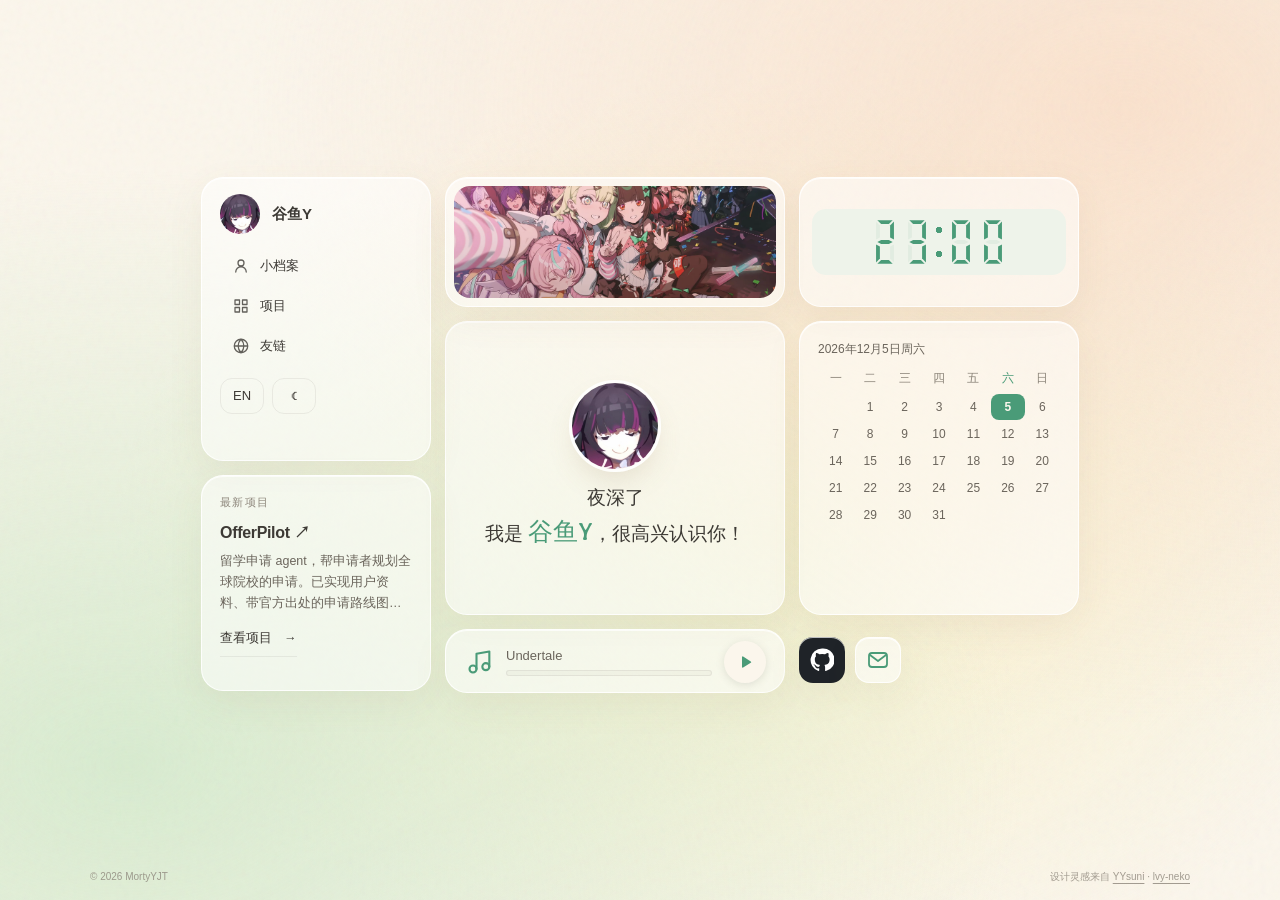
==== index.html @ 6476e917 "deploy: ac4590277de3776e9559122531e1351695d333ec" ====
<!DOCTYPE html><html lang="zh-CN" class="ppF7LG_variable Udz7cG_variable" data-theme="light" data-scroll-behavior="smooth"><head><meta charSet="utf-8"/><meta name="viewport" content="width=device-width, initial-scale=1"/><link rel="preload" href="/_next/static/media/232f6dbd5605abc2-s.p.00hl4060vf5wp.woff2" as="font" crossorigin="" type="font/woff2"/><link rel="preload" href="/_next/static/media/352704739d48caf4-s.p.3q05dvskj5spf.woff2" as="font" crossorigin="" type="font/woff2"/><link rel="preload" as="image" href="/avatar.jpg"/><link rel="preload" as="image" href="/pictures/featured.webp"/><link rel="stylesheet" href="/_next/static/chunks/0ceis1rl8r45s.css" data-precedence="next"/><link rel="preload" as="script" fetchPriority="low" href="/_next/static/chunks/1ckvzn7sfprko.js"/><script src="/_next/static/chunks/1-nqmp1rl8kqt.js" async=""></script><script src="/_next/static/chunks/0s7mvllxht1mo.js" async=""></script><script src="/_next/static/chunks/15x5xl34r5l9i.js" async=""></script><script src="/_next/static/chunks/turbopack-3-ry682tkyiqk.js" async=""></script><script src="/_next/static/chunks/10d9r602afjfu.js" async=""></script><script src="/_next/static/chunks/1tdfmhfvzbwmj.js" async=""></script><script src="/_next/static/chunks/1g3e85pu18vxe.js" async=""></script><title>谷鱼Y · MortyYJT</title><meta name="description" content="谷鱼Y / MortyYJT 的个人主页，记录项目实践与持续探索。"/><link rel="author" href="https://github.com/MortyYJT"/><meta name="author" content="MortyYJT"/><link rel="canonical" href="https://mortyyjt.github.io"/><meta property="og:title" content="谷鱼Y · MortyYJT"/><meta property="og:description" content="Projects, learning, and an ongoing exploration."/><meta property="og:url" content="https://mortyyjt.github.io"/><meta property="og:site_name" content="MortyYJT"/><meta property="og:type" content="website"/><meta name="twitter:card" content="summary"/><meta name="twitter:title" content="谷鱼Y · MortyYJT"/><meta name="twitter:description" content="Projects, learning, and an ongoing exploration."/><link rel="icon" href="/icon.svg?icon.0m6xfxtjwaonj.svg" sizes="any" type="image/svg+xml"/><meta name="next-size-adjust" content=""/><script>try{const p=JSON.parse(localStorage.getItem('guyuy:preferences:v1')||'null');document.documentElement.dataset.theme=p&&p.theme==='dark'?'dark':'light'}catch{document.documentElement.dataset.theme='light'}</script><script src="/_next/static/chunks/0cz1d0mv5g_q7.js" noModule=""></script></head><body><div hidden=""><!--$--><!--/$--></div><div class="shell shell-home"><a class="skip-link" href="#main">跳到内容</a><header class="header-wrap"><nav class="header-pill" aria-label="主导航"><a class="brand" aria-label="谷鱼Y 首页" href="/"><svg class="" viewBox="0 0 64 64" fill="none" aria-hidden="true"><path d="M32 58V31" stroke="currentColor" stroke-width="4" stroke-linecap="round"></path><path d="M31 35C31 20 21 11 6 11c0 15 10 24 25 24Z" fill="currentColor"></path><path d="M33 31c0-13 9-21 25-21 0 13-9 21-25 21Z" fill="currentColor" opacity="0.78"></path><path d="M12 16c7 3 12 8 16 15M52 15c-6 3-11 7-15 12" stroke="var(--mark-highlight)" stroke-width="2" stroke-linecap="round"></path></svg> <span>谷鱼Y</span></a><span class="nav-divider" aria-hidden="true"></span><a href="/profile">小档案</a><a href="/projects">项目</a><a href="/friends">友链</a><span class="nav-divider" aria-hidden="true"></span><button class="locale-button" aria-label="Switch to English">EN</button><button class="theme-button" aria-label="切换深色主题"><svg viewBox="0 0 24 24" aria-hidden="true"><path d="M20 15.5A8.5 8.5 0 0 1 8.5 4 8.5 8.5 0 1 0 20 15.5Z"></path></svg></button></nav></header><main id="main" class="content-column page-enter" tabindex="-1"><div class="bento"><section class="card card-hi " style="--order:2"><img alt="谷鱼Y 的头像" width="128" height="128" decoding="async" data-nimg="1" class="avatar" style="color:transparent" src="/avatar.jpg"/><h1 class="hi-title"><span class="hi-greeting">你好</span><span class="hi-line">我是<!-- --> <span class="hi-name">谷鱼Y</span>，很高兴认识你！</span></h1></section><section class="card card-nav " style="--order:0"><div class="nav-card-brand"><img alt="谷鱼Y 的头像" loading="lazy" width="40" height="40" decoding="async" data-nimg="1" class="avatar" style="color:transparent" src="/avatar.jpg"/><span>谷鱼Y</span></div><nav aria-label="主导航"><ul class="nav-card-links"><li><a href="/profile"><svg class="nav-icon" viewBox="0 0 24 24" aria-hidden="true"><path d="M12 12a4 4 0 1 0 0-8 4 4 0 0 0 0 8Zm-7 8a7 7 0 0 1 14 0"></path></svg>小档案</a></li><li><a href="/projects"><svg class="nav-icon" viewBox="0 0 24 24" aria-hidden="true"><path d="M4 4h6v6H4zM14 4h6v6h-6zM4 14h6v6H4zM14 14h6v6h-6z"></path></svg>项目</a></li><li><a href="/friends"><svg class="nav-icon" viewBox="0 0 24 24" aria-hidden="true"><path d="M12 21a9 9 0 1 0 0-18 9 9 0 0 0 0 18Zm-9-9h18M12 3c2.5 2.6 3.8 5.6 3.8 9S14.5 18.4 12 21c-2.5-2.6-3.8-5.6-3.8-9S9.5 5.6 12 3Z"></path></svg>友链</a></li></ul></nav><div class="nav-card-toggles"><button aria-label="Switch to English">EN</button><button aria-label="切换深色主题">☾</button></div></section><section class="card card-project " style="--order:5"><p class="card-eyebrow">最新项目</p><h2 class="card-title"><a href="https://github.com/MortyYJT/offerpilot" target="_blank" rel="noopener noreferrer">OfferPilot<!-- --> <span aria-hidden="true">↗</span></a></h2><p class="project-card-summary">留学申请 agent，帮申请者规划全球院校的申请。已实现用户资料、带官方出处的申请路线图与任务管理，以及申请材料库（上传、版本、归档）和逐条对应官方要求的材料审核记录。尚未接入模型，院校数据仍标为待核验。</p><a class="text-link" href="/projects">查看项目<!-- --> <span aria-hidden="true">→</span></a></section><section class="card card-music " style="--order:8"><div class="player-slot" data-player-slot="true"></div></section><section class="card card-art " style="--order:1"><a class="art-link" aria-label="画廊" href="/pictures"><img src="/pictures/featured.webp" alt="绝区零角色在演唱会上自拍的插画" width="1800" height="842"/></a></section><section class="card card-clock " style="--order:3" aria-label="当前时间"><time class="lcd"><svg class="lcd-digit" viewBox="0 0 20 36" aria-hidden="true"><polygon points="4,1 16,1 13,4 7,4" class="off"></polygon><polygon points="17,2 17,16 14,14.5 14,5" class="off"></polygon><polygon points="17,20 17,34 14,31 14,21.5" class="off"></polygon><polygon points="4,35 16,35 13,32 7,32" class="off"></polygon><polygon points="3,20 3,34 6,31 6,21.5" class="off"></polygon><polygon points="3,2 3,16 6,14.5 6,5" class="off"></polygon><polygon points="4,18 7,16.5 13,16.5 16,18 13,19.5 7,19.5" class="off"></polygon></svg><svg class="lcd-digit" viewBox="0 0 20 36" aria-hidden="true"><polygon points="4,1 16,1 13,4 7,4" class="off"></polygon><polygon points="17,2 17,16 14,14.5 14,5" class="off"></polygon><polygon points="17,20 17,34 14,31 14,21.5" class="off"></polygon><polygon points="4,35 16,35 13,32 7,32" class="off"></polygon><polygon points="3,20 3,34 6,31 6,21.5" class="off"></polygon><polygon points="3,2 3,16 6,14.5 6,5" class="off"></polygon><polygon points="4,18 7,16.5 13,16.5 16,18 13,19.5 7,19.5" class="off"></polygon></svg><span class="lcd-colon" aria-hidden="true"></span><svg class="lcd-digit" viewBox="0 0 20 36" aria-hidden="true"><polygon points="4,1 16,1 13,4 7,4" class="off"></polygon><polygon points="17,2 17,16 14,14.5 14,5" class="off"></polygon><polygon points="17,20 17,34 14,31 14,21.5" class="off"></polygon><polygon points="4,35 16,35 13,32 7,32" class="off"></polygon><polygon points="3,20 3,34 6,31 6,21.5" class="off"></polygon><polygon points="3,2 3,16 6,14.5 6,5" class="off"></polygon><polygon points="4,18 7,16.5 13,16.5 16,18 13,19.5 7,19.5" class="off"></polygon></svg><svg class="lcd-digit" viewBox="0 0 20 36" aria-hidden="true"><polygon points="4,1 16,1 13,4 7,4" class="off"></polygon><polygon points="17,2 17,16 14,14.5 14,5" class="off"></polygon><polygon points="17,20 17,34 14,31 14,21.5" class="off"></polygon><polygon points="4,35 16,35 13,32 7,32" class="off"></polygon><polygon points="3,20 3,34 6,31 6,21.5" class="off"></polygon><polygon points="3,2 3,16 6,14.5 6,5" class="off"></polygon><polygon points="4,18 7,16.5 13,16.5 16,18 13,19.5 7,19.5" class="off"></polygon></svg><span class="sr-only">--:--</span></time></section><section class="card card-calendar " style="--order:4" aria-label="日历"><p class="calendar-title">日历</p><table class="calendar-grid"><thead><tr><th scope="col">一</th><th scope="col">二</th><th scope="col">三</th><th scope="col">四</th><th scope="col">五</th><th scope="col">六</th><th scope="col">日</th></tr></thead></table></section><div class="card-social" style="--order:9"><a class="social-icon social-github" href="https://github.com/MortyYJT" target="_blank" rel="noopener noreferrer" aria-label="在 GitHub 找到我"><svg viewBox="0 0 24 24" aria-hidden="true"><path d="M12 .5a11.5 11.5 0 0 0-3.6 22.4c.6.1.8-.3.8-.6v-2c-3.2.7-3.9-1.5-3.9-1.5-.5-1.3-1.3-1.7-1.3-1.7-1-.7.1-.7.1-.7 1.2.1 1.8 1.2 1.8 1.2 1 1.8 2.8 1.3 3.5 1 .1-.8.4-1.3.7-1.6-2.6-.3-5.3-1.3-5.3-5.7 0-1.3.5-2.3 1.2-3.1-.1-.3-.5-1.5.1-3.1 0 0 1-.3 3.2 1.2a11 11 0 0 1 5.8 0c2.2-1.5 3.2-1.2 3.2-1.2.6 1.6.2 2.8.1 3.1.7.8 1.2 1.9 1.2 3.1 0 4.4-2.7 5.4-5.3 5.7.4.4.8 1.1.8 2.2v3.3c0 .3.2.7.8.6A11.5 11.5 0 0 0 12 .5Z"></path></svg></a><button type="button" class="social-icon social-email" aria-label="复制我的邮箱地址"><svg viewBox="0 0 24 24" aria-hidden="true"><rect x="3" y="5" width="18" height="14" rx="3"></rect><path d="m4 7 8 6 8-6"></path></svg></button><p class="toast" role="status" aria-live="polite"></p></div></div></main><footer class="site-footer content-column"><span>© <!-- -->2026<!-- --> MortyYJT</span><span>设计灵感来自<!-- --> <a href="https://github.com/YYsuni/2025-blog-public" target="_blank" rel="noopener noreferrer">YYsuni</a> <!-- -->·<!-- --> <a href="https://lvyovo-wiki.tech/" target="_blank" rel="noopener noreferrer">lvy-neko</a></span></footer></div><!--$--><!--/$--><script id="_R_">(globalThis["TURBOPACK"] || (globalThis["TURBOPACK"] = [])).push({"otherChunks":["static/chunks/1ckvzn7sfprko.js","static/chunks/1-nqmp1rl8kqt.js","static/chunks/0s7mvllxht1mo.js","static/chunks/15x5xl34r5l9i.js"],"runtimeModuleIds":[94553]});</script><script src="/_next/static/chunks/1ckvzn7sfprko.js" async=""></script><script>(self.__next_f=self.__next_f||[]).push([0])</script><script>self.__next_f.push([1,"1:\"$Sreact.fragment\"\n2:\"/_next/static/chunks/10d9r602afjfu.js\"\n3:\"PreferencesProvider\"\n4:I[55937,[\"$2\"],\"$3\"]\n5:I[39756,[\"$2\"],\"default\"]\n6:I[37457,[\"$2\"],\"default\"]\n7:\"/_next/static/chunks/1tdfmhfvzbwmj.js\"\n8:I[29306,[\"$2\",\"$7\"],\"default\"]\n9:\"PersistentPlayer\"\na:I[69697,[\"$2\"],\"$9\"]\nb:I[19167,[\"$2\"],\"HelloIntro\"]\nd:\"/_next/static/chunks/1g3e85pu18vxe.js\"\ne:I[7801,[\"$2\",\"$d\"],\"SiteShell\"]\nf:I[61046,[\"$2\",\"$d\"],\"HiCard\"]\n10:I[49906,[\"$2\",\"$d\"],\"NavCard\"]\n11:I[51109,[\"$2\",\"$d\"],\"ProjectCard\"]\n12:I[24898,[\"$2\",\"$d\"],\"ArtCard\"]\n13:I[86044,[\"$2\",\"$d\"],\"ClockCard\"]\n14:I[82307,[\"$2\",\"$d\"],\"CalendarCard\"]\n15:I[54356,[\"$2\",\"$d\"],\"SocialCard\"]\n16:I[97367,[\"$2\"],\"OutletBoundary\"]\n17:\"$Sreact.suspense\"\n19:\"ViewportBoundary\"\n1a:I[97367,[\"$2\"],\"$19\"]\n1c:\"MetadataBoundary\"\n1d:I[97367,[\"$2\"],\"$1c\"]\n1f:I[68027,[\"$2\"],\"default\",1]\n:HL[\"/_next/static/chunks/0ceis1rl8r45s.css\",\"style\"]\n:HL[\"/_next/static/media/232f6dbd5605abc2-s.p.00hl4060vf5wp.woff2\",\"font\",{\"crossOrigin\":\"\",\"type\":\"font/woff2\"}]\n:HL[\"/_next/static/media/352704739d48caf4-s.p.3q05dvskj5spf.woff2\",\"font\",{\"crossOrigin\":\"\",\"type\":\"font/woff2\"}]\nc:[[\"children\",{\"s\":\"__PAGE__\",\"h\":512,\"d\":{\"r\":[\"$\",\"$1\",\"c\",{\"children\":[[\"$\",\"$Le\",null,{\"home\":true,\"children\":[\"$\",\"div\",null,{\"className\":\"bento\",\"children\":[[\"$\",\"$Lf\",null,{}],[\"$\",\"$L10\",null,{}],[\"$\",\"$L11\",null,{}],[\"$\",\"section\",null,{\"className\":\"card card-music \",\"style\":{\"--order\":8},\"aria-label\":\"$undefined\",\"children\":[\"$\",\"div\",null,{\"className\":\"player-slot\",\"data-player-slot\":true}]}],[\"$\",\"$L12\",null,{}],[\"$\",\"$L13\",null,{}],[\"$\",\"$L14\",null,{}],[\"$\",\"$L15\",null,{}]]}]}],[[\"$\",\"script\",\"script-0\",{\"src\":\"/_next/static/chunks/1g3e85pu18vxe.js\",\"async\":true,\"nonce\":\"$undefined\"}]],[\"$\",\"$L16\",null,{\"children\":[\"$\",\"$17\",null,{\"name\":\"Next.MetadataOutlet\",\"children\":\"$@18\"}]}]]}],\"p\":false,\"v\":null}}]]\n0:{\"P\":null,\"c\":[\"\",\"\"],\"q\":\"\",\"i\":false,\"t\":{\"t\":{\"s\":\"\",\"h\":528,\"d\":{\"r\":[\"$\",\"$1\",\"c\",{\"children\":[[[\"$\",\"link\",\"0\",{\"rel\":\"stylesheet\",\"href\":\"/_next/static/chunks/0ceis1rl8r45s.css\",\"precedence\":\"next\",\"crossOrigin\":\"$undefined\",\"nonce\":\"$undefined\"}],[\"$\",\"script\",\"script-0\",{\"src\":\"/_next/static/chunks/10d9r602afjfu.js\",\"async\":true,\"nonce\":\"$undefined\"}]],[\"$\",\"html\",null,{\"lang\":\"zh-CN\",\"className\":\"ppF7LG_variable Udz7cG_variable\",\"data-theme\":\"light\",\"data-scroll-behavior\":\"smooth\",\"suppressHydrationWarning\":true,\"children\":[[\"$\",\"head\",null,{\"children\":[\"$\",\"script\",null,{\"dangerouslySetInnerHTML\":{\"__html\":\"try{const p=JSON.parse(localStorage.getItem('guyuy:preferences:v1')||'null');document.documentElement.dataset.theme=p\u0026\u0026p.theme==='dark'?'dark':'light'}catch{document.documentElement.dataset.theme='light'}\"}}]}],[\"$\",\"body\",null,{\"children\":[\"$\",\"$L4\",null,{\"children\":[[\"$\",\"$L5\",null,{\"parallelRouterKey\":\"children\",\"error\":\"$undefined\",\"errorStyles\":\"$undefined\",\"errorScripts\":\"$undefined\",\"template\":[\"$\",\"$L6\",null,{}],\"templateStyles\":\"$undefined\",\"templateScripts\":\"$undefined\",\"notFound\":[[\"$\",\"$L8\",null,{}],[]],\"forbidden\":\"$undefined\",\"unauthorized\":\"$undefined\"}],[\"$\",\"$La\",null,{}],[\"$\",\"$Lb\",null,{}]]}]}]]}]]}],\"p\":false,\"v\":null},\"c\":\"$Qc\"},\"h\":{\"r\":[\"$\",\"$1\",\"h\",{\"children\":[null,[\"$\",\"$L1a\",null,{\"children\":\"$L1b\"}],[\"$\",\"$L1d\",null,{\"children\":[[\"$\",\"div\",null,{\"hidden\":true,\"children\":[\"$\",\"$17\",null,{\"name\":\"Next.Metadata\",\"children\":\"$L1e\"}]}],null]}],[\"$\",\"meta\",null,{\"name\":\"next-size-adjust\",\"content\":\"\"}]]}],\"p\":false,\"v\":null}},\"m\":\"$undefined\",\"G\":[\"$1f\",[[\"$\",\"link\",\"0\",{\"rel\":\"stylesheet\",\"href\":\"/_next/static/chunks/0ceis1rl8r45s.css\",\"precedence\":\"next\",\"crossOrigin\":\"$undefined\",\"nonce\":\"$undefined\"}]]],\"S\":true,\"r\":\"$undefined\",\"s\":\"$undefined\",\"a\":\"$undefined\",\"l\":\"$undefined\",\"p\":\"$undefined\",\"d\":\"$undefined\",\"b\":\"RLgoOBCNRIXYW9DpGD2LD\"}\n1b:[[\"$\",\"meta\",\"0\",{\"charSet\":\"utf-8\"}],[\"$\",\"meta\",\"1\",{\"name\":\"viewport\",\"content\":\"width=device-width, initial-scale=1\"}]]\n20:I[27201,[\"$2\"],\"IconMark\"]\n18:null\n1e:[[\"$\",\"title\",\"0\",{\"children\":\"谷鱼Y · MortyYJT\"}],[\"$\",\"meta\",\"1\",{\"name\":\"description\",\"content\":\"谷鱼Y / MortyYJT 的个人主页，记录项目实践与持续探索。\"}],[\"$\",\"link\",\"2\",{\"rel\":\"author\",\"href\":\"https://github.com/MortyYJT\"}],[\"$\",\"meta\",\"3\",{\"name\":\"author\",\"content\":\"MortyYJT\"}],[\"$\",\"link\",\"4\",{\"rel\":\"canonical\",\"href\":\"https://mortyyjt.github.io\"}],[\"$\",\"meta\",\"5\",{\"property\":\"og:title\",\"content\":\"谷鱼Y · MortyYJT\"}],[\"$\",\"meta\",\"6\",{\"property\":\"og:description\",\"content\":\"Projects, learning, and an ongoing exploration.\"}],[\"$\",\"meta\",\"7\",{\"property\":\"og:url\",\"content\":\"https://mortyyjt.github.io\"}],[\"$\",\"meta\",\"8\",{\"property\":\"og:site_name\",\"content\":\"MortyYJT\"}],[\"$\",\"meta\",\"9\",{\"property\":\"og:type\",\"content\":\"website\"}],[\"$\",\"meta\",\"10\",{\"name\":\"twitter:card\",\"content\":\"summary\"}],[\"$\",\"meta\",\"11\",{\"name\":\"twitter:title\",\"content\":\"谷鱼Y · MortyYJT\"}],[\"$\",\"meta\",\"12\",{\"name\":\"twitter:description\",\"content\":\"Projects, learning, and an ongoing exploration.\"}],[\"$\",\"link\",\"13\",{\"rel\":\"icon\",\"href\":\"/icon.svg?icon.0m6xfxtjwaonj.svg\",\"sizes\":\"any\",\"type\":\"image/svg+xml\"}],[\"$\",\"$L20\",\"14\",{}]]\n"])</script></body></html>
---- _next/static/chunks/0ceis1rl8r45s.css ----
@font-face{font-family:Averia Gruesa Libre;font-style:normal;font-weight:400;font-display:swap;src:url(../media/5220a77ce90b79a0-s.3v_wvcyz45zwm.woff2)format("woff2");unicode-range:U+100-2BA,U+2BD-2C5,U+2C7-2CC,U+2CE-2D7,U+2DD-2FF,U+304,U+308,U+329,U+1D00-1DBF,U+1E00-1E9F,U+1EF2-1EFF,U+2020,U+20A0-20AB,U+20AD-20C4,U+2113,U+2C60-2C7F,U+A720-A7FF}@font-face{font-family:Averia Gruesa Libre;font-style:normal;font-weight:400;font-display:swap;src:url(../media/232f6dbd5605abc2-s.p.00hl4060vf5wp.woff2)format("woff2");unicode-range:U+??,U+131,U+152-153,U+2BB-2BC,U+2C6,U+2DA,U+2DC,U+304,U+308,U+329,U+2000-206F,U+20AC,U+2122,U+2191,U+2193,U+2212,U+2215,U+FEFF,U+FFFD}@font-face{font-family:Averia Gruesa Libre Fallback;src:local(Arial);ascent-override:95.31%;descent-override:24.02%;line-gap-override:0.0%;size-adjust:100.0%}.ppF7LG_className{font-family:Averia Gruesa Libre,Averia Gruesa Libre Fallback;font-style:normal;font-weight:400}.ppF7LG_variable{--font-display:"Averia Gruesa Libre", "Averia Gruesa Libre Fallback"}
@font-face{font-family:Dancing Script;font-style:normal;font-weight:600;font-display:swap;src:url(../media/e1cae98e385af9b1-s.01zfytejcc7g-.woff2)format("woff2");unicode-range:U+102-103,U+110-111,U+128-129,U+168-169,U+1A0-1A1,U+1AF-1B0,U+300-301,U+303-304,U+308-309,U+323,U+329,U+1EA0-1EF9,U+20AB}@font-face{font-family:Dancing Script;font-style:normal;font-weight:600;font-display:swap;src:url(../media/214caea8c64fbc1f-s.2ro0jw3l5-zyd.woff2)format("woff2");unicode-range:U+100-2BA,U+2BD-2C5,U+2C7-2CC,U+2CE-2D7,U+2DD-2FF,U+304,U+308,U+329,U+1D00-1DBF,U+1E00-1E9F,U+1EF2-1EFF,U+2020,U+20A0-20AB,U+20AD-20C4,U+2113,U+2C60-2C7F,U+A720-A7FF}@font-face{font-family:Dancing Script;font-style:normal;font-weight:600;font-display:swap;src:url(../media/352704739d48caf4-s.p.3q05dvskj5spf.woff2)format("woff2");unicode-range:U+??,U+131,U+152-153,U+2BB-2BC,U+2C6,U+2DA,U+2DC,U+304,U+308,U+329,U+2000-206F,U+20AC,U+2122,U+2191,U+2193,U+2212,U+2215,U+FEFF,U+FFFD}@font-face{font-family:Dancing Script Fallback;src:local(Arial);ascent-override:112.99%;descent-override:34.39%;line-gap-override:0.0%;size-adjust:81.43%}.Udz7cG_className{font-family:Dancing Script,Dancing Script Fallback;font-style:normal;font-weight:600}.Udz7cG_variable{--font-script:"Dancing Script", "Dancing Script Fallback"}
@layer properties{@supports (((-webkit-hyphens:none)) and (not (margin-trim:inline))) or ((-moz-orient:inline) and (not (color:rgb(from red r g b)))){*,:before,:after,::backdrop{--tw-rotate-x:initial;--tw-rotate-y:initial;--tw-rotate-z:initial;--tw-skew-x:initial;--tw-skew-y:initial;--tw-outline-style:solid;--tw-blur:initial;--tw-brightness:initial;--tw-contrast:initial;--tw-grayscale:initial;--tw-hue-rotate:initial;--tw-invert:initial;--tw-opacity:initial;--tw-saturate:initial;--tw-sepia:initial;--tw-drop-shadow:initial;--tw-drop-shadow-color:initial;--tw-drop-shadow-alpha:100%;--tw-drop-shadow-size:initial;--tw-backdrop-blur:initial;--tw-backdrop-brightness:initial;--tw-backdrop-contrast:initial;--tw-backdrop-grayscale:initial;--tw-backdrop-hue-rotate:initial;--tw-backdrop-invert:initial;--tw-backdrop-opacity:initial;--tw-backdrop-saturate:initial;--tw-backdrop-sepia:initial}}}@layer theme{:root,:host{--font-sans:-apple-system, BlinkMacSystemFont, "Segoe UI", Roboto, "Helvetica Neue", "Noto Sans", Arial, sans-serif, "Apple Color Emoji", "Segoe UI Emoji", "Segoe UI Symbol", "Noto Color Emoji";--font-mono:ui-monospace, SFMono-Regular, Menlo, Monaco, Consolas, "Liberation Mono", "Courier New", monospace;--default-font-family:var(--font-sans);--default-mono-font-family:var(--font-mono)}}@layer base{*,:after,:before,::backdrop{box-sizing:border-box;border:0 solid;margin:0;padding:0}::file-selector-button{box-sizing:border-box;border:0 solid;margin:0;padding:0}html,:host{-webkit-text-size-adjust:100%;tab-size:4;line-height:1.5;font-family:var(--default-font-family,-apple-system, BlinkMacSystemFont, "Segoe UI", Roboto, "Helvetica Neue", "Noto Sans", Arial, sans-serif, "Apple Color Emoji", "Segoe UI Emoji", "Segoe UI Symbol", "Noto Color Emoji");font-feature-settings:var(--default-font-feature-settings,normal);font-variation-settings:var(--default-font-variation-settings,normal);-webkit-tap-highlight-color:transparent}hr{height:0;color:inherit;border-top-width:1px}abbr:where([title]){-webkit-text-decoration:underline dotted;text-decoration:underline dotted}h1,h2,h3,h4,h5,h6{font-size:inherit;font-weight:inherit}a{color:inherit;-webkit-text-decoration:inherit;-webkit-text-decoration:inherit;-webkit-text-decoration:inherit;-webkit-text-decoration:inherit;text-decoration:inherit}b,strong{font-weight:bolder}code,kbd,samp,pre{font-family:var(--default-mono-font-family,ui-monospace, SFMono-Regular, Menlo, Monaco, Consolas, "Liberation Mono", "Courier New", monospace);font-feature-settings:var(--default-mono-font-feature-settings,normal);font-variation-settings:var(--default-mono-font-variation-settings,normal);font-size:1em}small{font-size:80%}sub,sup{vertical-align:baseline;font-size:75%;line-height:0;position:relative}sub{bottom:-.25em}sup{top:-.5em}table{text-indent:0;border-color:inherit;border-collapse:collapse}:-moz-focusring:where(:not(iframe)){outline:auto}progress{vertical-align:baseline}summary{display:list-item}ol,ul,menu{list-style:none}img,svg,video,canvas,audio,iframe,embed,object{vertical-align:middle;display:block}img,video{max-width:100%;height:auto}button,input,select,optgroup,textarea{font:inherit;font-feature-settings:inherit;font-variation-settings:inherit;letter-spacing:inherit;color:inherit;opacity:1;background-color:#0000;border-radius:0}::file-selector-button{font:inherit;font-feature-settings:inherit;font-variation-settings:inherit;letter-spacing:inherit;color:inherit;opacity:1;background-color:#0000;border-radius:0}:where(select:is([multiple],[size])) optgroup{font-weight:bolder}:where(select:is([multiple],[size])) optgroup option{padding-inline-start:20px}::file-selector-button{margin-inline-end:4px}::placeholder{opacity:1}@supports (not ((-webkit-appearance:-apple-pay-button))) or (contain-intrinsic-size:1px){::placeholder{color:currentColor}@supports (color:color-mix(in lab, red, red)){::placeholder{color:color-mix(in oklab, currentcolor 50%, transparent)}}}textarea{resize:vertical}::-webkit-search-decoration{-webkit-appearance:none}::-webkit-date-and-time-value{min-height:1lh;text-align:inherit}::-webkit-datetime-edit{display:inline-flex}::-webkit-datetime-edit-fields-wrapper{padding:0}::-webkit-datetime-edit{padding-block:0}::-webkit-datetime-edit-year-field{padding-block:0}::-webkit-datetime-edit-month-field{padding-block:0}::-webkit-datetime-edit-day-field{padding-block:0}::-webkit-datetime-edit-hour-field{padding-block:0}::-webkit-datetime-edit-minute-field{padding-block:0}::-webkit-datetime-edit-second-field{padding-block:0}::-webkit-datetime-edit-millisecond-field{padding-block:0}::-webkit-datetime-edit-meridiem-field{padding-block:0}::-webkit-calendar-picker-indicator{line-height:1}:-moz-ui-invalid{box-shadow:none}button,input:where([type=button],[type=reset],[type=submit]){appearance:button}::file-selector-button{appearance:button}::-webkit-inner-spin-button{height:auto}::-webkit-outer-spin-button{height:auto}[hidden]:where(:not([hidden=until-found])){display:none!important}}@layer components;@layer utilities{.visible{visibility:visible}.sr-only{clip-path:inset(50%);white-space:nowrap;border-width:0;width:1px;height:1px;margin:-1px;padding:0;position:absolute;overflow:hidden}.absolute{position:absolute}.fixed{position:fixed}.static{position:static}.block{display:block}.contents{display:contents}.grid{display:grid}.hidden{display:none}.inline{display:inline}.transform{transform:var(--tw-rotate-x,) var(--tw-rotate-y,) var(--tw-rotate-z,) var(--tw-skew-x,) var(--tw-skew-y,)}.resize{resize:both}.outline{outline-style:var(--tw-outline-style);outline-width:1px}.blur{--tw-blur:blur(8px);filter:var(--tw-blur,) var(--tw-brightness,) var(--tw-contrast,) var(--tw-grayscale,) var(--tw-hue-rotate,) var(--tw-invert,) var(--tw-saturate,) var(--tw-sepia,) var(--tw-drop-shadow,)}.backdrop-filter{-webkit-backdrop-filter:var(--tw-backdrop-blur,) var(--tw-backdrop-brightness,) var(--tw-backdrop-contrast,) var(--tw-backdrop-grayscale,) var(--tw-backdrop-hue-rotate,) var(--tw-backdrop-invert,) var(--tw-backdrop-opacity,) var(--tw-backdrop-saturate,) var(--tw-backdrop-sepia,);backdrop-filter:var(--tw-backdrop-blur,) var(--tw-backdrop-brightness,) var(--tw-backdrop-contrast,) var(--tw-backdrop-grayscale,) var(--tw-backdrop-hue-rotate,) var(--tw-backdrop-invert,) var(--tw-backdrop-opacity,) var(--tw-backdrop-saturate,) var(--tw-backdrop-sepia,)}}:root{--canvas:#fbf6ec;--ink:#3d3a35;--muted:#6b655c;--subtle:#8c857a;--accent:#4a9b78;--line:#3d3a3514;--pill:#fffdf8e6;--hover:#4a9b7812;--active:#dcefe3;--mark-highlight:#f4fbf6;--tag:#3d3a3508;--glass:#ffffff8c;--glass-border:#ffffffd9;--glass-shadow:inset 0 1px 0 #ffffffb3, 0 12px 36px #8a6d4a14;--lcd-bg:#eef3ea;--lcd-off:#4a9b7814;--blob-a:#cfe8c8cc;--blob-b:#f9d9c0b3;--blob-c:#f6efbfb3;--lightningcss-light:initial;--lightningcss-dark: ;color-scheme:light}:root[data-theme=dark]{--canvas:#101211;--ink:#e6efea;--muted:#b0c3bb;--subtle:#7f9a90;--accent:#8fd3b0;--line:#ffffff12;--pill:#161918cc;--hover:#ffffff0d;--active:#1d3a32;--mark-highlight:#101211;--tag:#ffffff08;--glass:#ffffff08;--glass-border:#ffffff14;--glass-shadow:inset 0 1px 0 #ffffff12, 0 18px 44px #00000059;--lcd-bg:#091110;--lcd-off:#8fd3b012;--blob-a:transparent;--blob-b:transparent;--blob-c:transparent;--lightningcss-light: ;--lightningcss-dark:initial;color-scheme:dark}*{box-sizing:border-box}html{scroll-behavior:smooth;scroll-padding-top:112px}body{background:var(--canvas);color:var(--ink);-webkit-font-smoothing:antialiased;margin:0;font-family:-apple-system,BlinkMacSystemFont,Segoe UI,PingFang SC,Microsoft YaHei,sans-serif;font-size:16px;line-height:1.85}body:before{content:"";z-index:-2;background:radial-gradient(ellipse at 10% 85%, var(--blob-a), transparent 55%), radial-gradient(ellipse at 88% 12%, var(--blob-b), transparent 55%), radial-gradient(ellipse at 60% 60%, var(--blob-c), transparent 60%);pointer-events:none;position:fixed;inset:0}body:after{content:"";z-index:-1;opacity:.045;pointer-events:none;background-image:url("data:image/svg+xml,%3Csvg viewBox='0 0 180 180' xmlns='http://www.w3.org/2000/svg'%3E%3Cfilter id='n'%3E%3CfeTurbulence type='fractalNoise' baseFrequency='.8' numOctaves='3' stitchTiles='stitch'/%3E%3C/filter%3E%3Cpath fill='%23fff' filter='url(%23n)' opacity='.9' d='M0 0h180v180H0z'/%3E%3C/svg%3E");position:fixed;inset:0}:root[data-theme=dark] body:after{display:none}a{color:inherit;text-decoration:none;transition:color .18s,background .18s}a:hover{color:var(--accent)}button{font:inherit;color:inherit;cursor:pointer;background:0 0;border:0}a:focus-visible,button:focus-visible{outline:2px solid var(--accent);outline-offset:5px;border-radius:5px}main:focus{outline:none}::selection{background:var(--active);color:var(--ink)}.content-column{width:min(720px,100% - 40px);margin-inline:auto}.header-wrap{z-index:20;pointer-events:none;top:22px;justify-content:center;display:flex;position:fixed;inset-inline:16px}.header-pill{border:1px solid var(--line);background:var(--pill);-webkit-backdrop-filter:blur(24px);backdrop-filter:blur(24px);pointer-events:auto;white-space:nowrap;border-radius:99px;align-items:center;gap:6px;max-width:100%;padding:8px 12px;display:flex;box-shadow:0 4px 25px #0000000a}.header-pill a,.header-pill button{border-radius:99px;padding:4px 10px;font-size:13px;line-height:28px}.header-pill a:hover,.header-pill button:hover{background:var(--hover)}.header-pill [aria-current=page]{color:var(--accent)}.header-pill .brand{align-items:center;gap:8px;padding-left:4px;font-size:14px;font-weight:600;display:flex}.brand svg{width:26px;height:26px;color:var(--accent)}.nav-divider{background:var(--line);width:1px;height:17px;margin:0 3px}.header-pill .theme-button{padding:7px}.theme-button svg{stroke:currentColor;stroke-width:1.5px;fill:none;width:18px;height:18px}.eyebrow{color:var(--subtle);letter-spacing:.19em;margin:0 0 20px;font-size:10px;font-weight:500;line-height:1.5}h1,h2,h3,p{margin-top:0}.about-copy{font-size:17px;line-height:2.15}.text-link{color:var(--ink);border-bottom:1px solid var(--line);align-items:center;gap:12px;padding:1px 0 5px;font-size:14px;display:inline-flex}.text-link:hover{border-color:var(--accent)}.project-entry{border-top:1px solid var(--line);padding:28px 0 30px}.project-topline{justify-content:space-between;align-items:baseline;gap:14px;margin-bottom:12px;display:flex}.project-entry h3{letter-spacing:-.025em;margin-bottom:0;font-size:18px;font-weight:550;line-height:1.5}.project-entry h3 a span{color:var(--subtle);margin-left:5px;font-size:15px}.project-status{color:var(--subtle);white-space:nowrap;align-items:center;gap:7px;font-size:11px;display:inline-flex}.project-status i{background:var(--accent);border-radius:50%;width:5px;height:5px}.project-entry p{margin-bottom:16px;font-size:14px;line-height:1.95}.tag-list{flex-wrap:wrap;gap:7px;margin:0;padding:0;list-style:none;display:flex}.tag-list li{border:1px solid var(--line);color:var(--muted);border-radius:5px;padding:1px 9px;font-size:10px}.site-footer{color:var(--subtle);border-top:1px solid var(--line);padding:25px 0 calc(120px + env(safe-area-inset-bottom));justify-content:space-between;gap:16px;font-size:10px;display:flex}.document-page{padding:150px 0 75px}.back-link{color:var(--subtle);margin-bottom:48px;font-size:12px;display:inline-block}.document-heading{margin-bottom:62px}.document-heading>svg{width:50px;height:50px;color:var(--accent);margin:0 0 26px -5px}.document-heading h1{letter-spacing:-.04em;margin-bottom:15px;font-size:38px;font-weight:600;line-height:1.35}.document-heading p:not(.eyebrow){color:var(--muted);margin-bottom:16px;font-size:15px}.document-section{margin-bottom:55px}.document-section h2{margin-bottom:20px;font-size:17px;font-weight:500}.document-section p{color:var(--muted);font-size:14px}.document-section .project-entry h3{font-size:16px}.evidence-links{color:var(--accent);flex-wrap:wrap;gap:20px;margin-top:23px;font-size:12px;display:flex}.evidence-note{color:var(--subtle);border-top:1px solid var(--line);margin-top:25px;padding-top:25px;font-size:12px}.not-found{min-height:78svh;padding-top:200px;padding-bottom:120px}.not-found svg{color:var(--accent);width:70px;height:70px;margin-bottom:28px}.not-found h1{font-size:32px;font-weight:600;line-height:1.5}.not-found p:not(.eyebrow){color:var(--muted)}.skip-link{z-index:30;background:var(--pill);border-radius:8px;padding:8px 16px;position:fixed;top:-80px;left:16px}.skip-link:focus{top:85px}.sr-only{clip:rect(0, 0, 0, 0);white-space:nowrap;border:0;width:1px;height:1px;padding:0;position:absolute;overflow:hidden}@media (max-width:600px){.content-column{width:calc(100% - 40px)}.header-wrap{top:16px}.header-pill{gap:1px;padding:6px 8px}.header-pill a,.header-pill button{padding-inline:7px;font-size:11px}.header-pill .brand{gap:5px;font-size:12px}.brand svg{width:22px;height:22px}.nav-divider{margin:0 2px}.about-copy{font-size:15px}.project-topline{flex-direction:column;gap:6px}.document-page{padding-top:125px}.document-heading h1{font-size:32px}.site-footer{font-size:9px}}@media (prefers-reduced-motion:reduce){html{scroll-behavior:auto}*,:before,:after{transition:none!important;animation:none!important}}.site-backdrop{z-index:-3;background-position:50%;background-size:cover;position:fixed;inset:0}.shell-home .content-column{width:min(1100px,100% - 40px)}.bento{grid-template-columns:minmax(0,1fr);gap:14px;padding:92px 0 40px;display:grid}.card{background:var(--glass);border:1px solid var(--glass-border);box-shadow:var(--glass-shadow);-webkit-backdrop-filter:blur(22px)saturate(1.3);animation:card-in .7s cubic-bezier(.2, .9, .3, 1.12) calc(80ms + var(--order,0) * 70ms) both;border-radius:22px;padding:16px 18px;transition:transform .25s,box-shadow .25s;position:relative;overflow:hidden}.card:hover{transform:translateY(-2px)}@keyframes card-in{0%{opacity:0;filter:blur(8px);transform:translateY(18px)scale(.96)}}.card-eyebrow{color:var(--subtle);letter-spacing:.12em;text-transform:uppercase;margin:0 0 10px;font-size:11px;font-weight:500}.card-title{letter-spacing:-.02em;margin-bottom:6px;font-size:16px;font-weight:600;line-height:1.4}.avatar{object-fit:cover;border-radius:50%;display:block}.nav-card-brand{align-items:center;gap:12px;margin-bottom:14px;font-size:15px;font-weight:600;display:flex}.nav-card-links{gap:4px;margin:0;padding:0;list-style:none;display:grid}.nav-card-links a{border-radius:12px;align-items:center;gap:10px;padding:6px 12px;font-size:13px;display:flex}.nav-card-links a:hover{background:var(--hover)}.nav-card-toggles{gap:8px;margin-top:14px;display:flex}.nav-card-toggles button{border:1px solid var(--line);border-radius:12px;min-width:44px;min-height:36px;font-size:13px}.nav-card-toggles button:hover{background:var(--hover)}.card-hi{text-align:center;flex-direction:column;justify-content:center;align-items:center;padding:20px 18px;display:flex}.card-hi .avatar{border:3px solid var(--glass-border);width:92px;height:92px;box-shadow:0 14px 30px -8px #8a6d4a33}.hi-title{font-family:var(--font-display), -apple-system, "PingFang SC", sans-serif;margin:12px 0 6px;font-size:19px;font-weight:400;line-height:1.5}.hi-greeting,.hi-line{display:block}.hi-name{color:var(--accent);font-size:25px}.card-art{min-height:120px;padding:8px}.art-link{border-radius:16px;height:100%;display:block;overflow:hidden}.art-link img{object-fit:cover;width:100%;height:100%;transition:transform .4s;display:block}.art-link:hover img{transform:scale(1.04)}.picture-grid{columns:3 260px;column-gap:16px}.picture-frame{break-inside:avoid;background:var(--glass);border:1px solid var(--glass-border);box-shadow:var(--glass-shadow);border-radius:22px;margin:0 0 16px;padding:8px}.picture-frame img{border-radius:15px;width:100%;height:auto;display:block}.card-clock{place-items:center;padding:12px;display:grid}.lcd{background:var(--lcd-bg);border-radius:14px;justify-content:center;align-items:center;gap:6px;width:100%;padding:10px;display:flex}.lcd-digit{width:26px;height:46px}.lcd-digit .on{fill:var(--accent)}.lcd-digit .off{fill:var(--lcd-off)}.lcd-colon{background:radial-gradient(circle, var(--accent) 3px, transparent 3.5px) top / 6px 6px no-repeat, radial-gradient(circle, var(--accent) 3px, transparent 3.5px) bottom / 6px 6px no-repeat;width:6px;height:30px;animation:2s step-end infinite blink-colon}@keyframes blink-colon{50%{opacity:.25}}.calendar-title{color:var(--muted);margin-bottom:6px;font-size:12px}.calendar-grid{border-collapse:separate;border-spacing:1px;text-align:center;width:100%;color:var(--muted);font-size:12px}.calendar-grid th{color:var(--subtle);padding-bottom:4px;font-size:12px;font-weight:500}.calendar-grid th.is-today{color:var(--accent)}.calendar-grid td{border-radius:8px;height:26px}.calendar-grid td[aria-current=date]{background:var(--accent);color:var(--canvas);font-weight:600}.project-card-summary{color:var(--muted);-webkit-line-clamp:3;-webkit-box-orient:vertical;margin-bottom:8px;font-size:12.5px;line-height:1.7;display:-webkit-box;overflow:hidden}.card-project .text-link{font-size:12.5px}.card-music{min-height:64px;padding:8px 14px}.card-social{animation:card-in .7s cubic-bezier(.2, .9, .3, 1.12) calc(80ms + var(--order,0) * 70ms) both;align-items:center;gap:10px;display:flex}.social-icon{width:46px;height:46px;box-shadow:var(--glass-shadow);border-radius:14px;place-items:center;transition:transform .2s;display:grid}.social-icon:hover{transform:translateY(-2px)}.social-github{color:#fff;background:#1f2328}.social-email{background:var(--glass);border:1px solid var(--glass-border);color:var(--accent)}.social-icon.social-email svg{fill:none;stroke:currentColor;stroke-width:1.8px;stroke-linecap:round;stroke-linejoin:round}.toast{left:50%;bottom:calc(24px + env(safe-area-inset-bottom));z-index:50;background:var(--pill);border:1px solid var(--glass-border);width:max-content;max-width:calc(100vw - 32px);box-shadow:var(--glass-shadow);-webkit-backdrop-filter:blur(22px);color:var(--ink);opacity:0;pointer-events:none;border-radius:99px;margin:0;padding:10px 18px;font-size:14px;transition:opacity .25s,transform .25s;position:fixed;transform:translate(-50%,12px)}.toast.is-visible{opacity:1;transform:translate(-50%)}.social-github:hover{color:#fff}:root[data-theme=dark] .social-github,:root[data-theme=dark] .social-github:hover{color:#1f2328;background:#eef4f1}.social-icon svg{fill:currentColor;width:24px;height:24px}.site-footer a{text-underline-offset:3px;text-decoration:underline}.player-slot{height:48px}.persistent-player{z-index:6;align-items:center;gap:12px;padding:0 4px 0 6px;display:flex;position:absolute}.persistent-player:not(.is-docked){animation:.6s ease-out .76s both card-in}.persistent-player.is-docked{right:max(16px, env(safe-area-inset-right));bottom:calc(16px + env(safe-area-inset-bottom));background:var(--pill);border:1px solid var(--glass-border);width:min(300px,100vw - 32px);height:64px;box-shadow:var(--glass-shadow);-webkit-backdrop-filter:blur(22px);border-radius:22px;padding:0 12px 0 16px;position:fixed}.persistent-player.is-hidden{visibility:hidden}.music-note{fill:none;width:28px;height:28px;stroke:var(--accent);stroke-width:1.8px;stroke-linecap:round;stroke-linejoin:round;flex:none}.music-meta{flex:1;gap:7px;min-width:0;display:grid}.music-title{white-space:nowrap;text-overflow:ellipsis;color:var(--muted);font-size:13px;line-height:1.2;overflow:hidden}.music-progress{background:var(--tag);border:1px solid var(--line);border-radius:99px;height:6px;overflow:hidden}.music-progress span{border-radius:inherit;background:var(--accent);height:100%;transition:width .5s linear;display:block}.music-button{background:var(--canvas);border-radius:50%;flex:none;width:42px;height:42px;position:relative;overflow:hidden;box-shadow:0 2px 10px #0000001a}.music-embed{opacity:.011;border:0;width:400px;height:42px;position:absolute;top:0;left:0}.music-button-face{pointer-events:none;color:var(--accent);place-items:center;display:grid;position:absolute;inset:0}.music-button-face svg{fill:currentColor;width:18px;height:18px}.music-button:focus-within{outline:2px solid var(--accent);outline-offset:2px}.page-enter{animation:.46s cubic-bezier(.2,.8,.2,1) both page-in}@keyframes page-in{0%{opacity:0;filter:blur(6px);transform:translateY(16px)}}.shell-home .page-enter{animation:none}:root[data-theme-transition]::view-transition-old(root){animation:none}:root[data-theme-transition]::view-transition-new(root){animation:.65s cubic-bezier(.4,0,.2,1) theme-reveal}@keyframes theme-reveal{0%{clip-path:circle(0 at var(--vt-x) var(--vt-y))}to{clip-path:circle(150vmax at var(--vt-x) var(--vt-y))}}.nav-icon{fill:none;stroke:currentColor;stroke-width:1.7px;stroke-linecap:round;stroke-linejoin:round;opacity:.8;width:18px;height:18px}.stack-list{margin-top:24px}.stack-row{grid-template-columns:110px 1fr;align-items:baseline;gap:20px;margin-bottom:18px;display:grid}.stack-row h3{color:var(--subtle);margin:0;font-size:12px;font-weight:400}.stack-tags{flex-wrap:wrap;gap:8px 18px;margin:0;padding:0;font-size:14px;list-style:none;display:flex}.timeline{margin:0;padding:0;list-style:none}.timeline li{border-bottom:1px solid var(--line);grid-template-columns:130px 1fr auto;align-items:baseline;gap:4px 16px;padding:10px 0;display:grid}.timeline-period{color:var(--subtle);font-variant-numeric:tabular-nums;font-size:12px}.timeline strong{font-size:15px;font-weight:500}.timeline-detail{color:var(--muted);text-align:right;font-size:13px}.game-list{grid-template-columns:repeat(auto-fill,minmax(170px,1fr));gap:12px 18px;margin:0;padding:0;font-size:14px;list-style:none;display:grid}.game-list li{align-items:center;gap:10px;display:flex}.game-list img{border-radius:7px;flex:none;width:28px;height:28px}@media (max-width:520px){.timeline li{grid-template-columns:1fr auto}.timeline-period{grid-column:1/-1}}.music-list{margin:0;padding:0;list-style:none}.music-list li{border-bottom:1px solid var(--line);flex-wrap:wrap;justify-content:space-between;gap:2px 16px;padding:10px 0;font-size:14px;display:flex}.music-list li span:last-child{color:var(--muted);font-size:13px}main:has(.gallery-page){width:min(1000px,100% - 40px)}.gallery-page{padding:110px 0 60px}.gallery-heading{margin-bottom:28px}.gallery-heading h1{letter-spacing:-.03em;margin:18px 0 6px;font-size:34px;font-weight:600}.gallery-heading p{color:var(--muted);margin:0}.gallery-grid{grid-template-columns:repeat(auto-fill,minmax(min(100%,320px),1fr));gap:18px;display:grid}.gallery-card{background:var(--glass);border:1px solid var(--glass-border);box-shadow:var(--glass-shadow);-webkit-backdrop-filter:blur(22px)saturate(1.3);border-radius:26px;padding:24px;transition:transform .25s;display:block}a.gallery-card:hover{color:inherit;transform:translateY(-3px)}.gallery-card-head{align-items:center;gap:16px;margin-bottom:14px;display:flex}.gallery-card h2{margin:0 0 6px;font-size:19px;font-weight:600;line-height:1.4}.gallery-card>p{color:var(--muted);margin:0 0 16px;font-size:14px;line-height:1.8}.gallery-year{color:var(--subtle);margin-left:4px;font-size:14px;font-weight:400}.project-logo{background:var(--canvas);height:64px;box-shadow:var(--glass-shadow);font-family:var(--font-display), serif;color:var(--accent);text-align:center;border-radius:16px;flex:0 0 64px;place-items:center;padding:6px;font-size:13px;line-height:1.2;display:grid}.chip-list{flex-wrap:wrap;gap:6px;margin:0;padding:0;list-style:none;display:flex}.chip-list li{background:var(--tag);border:1px solid var(--line);color:var(--muted);border-radius:8px;padding:2px 10px;font-size:12px}.gallery-actions{flex-wrap:wrap;align-items:center;gap:12px;display:flex}.chip-button{background:var(--canvas);box-shadow:var(--glass-shadow);border-radius:12px;padding:6px 14px;font-size:13px;font-weight:600}.chip-link{color:var(--accent);font-size:12px}.friend-avatar{border:2px solid var(--glass-border);border-radius:50%;flex:0 0 56px}.friend-url{color:var(--subtle);word-break:break-all;margin:0;font-size:12px}.gallery-note{color:var(--subtle);margin-top:28px;font-size:12px}.document-page,.not-found{background:var(--glass);border:1px solid var(--glass-border);box-shadow:var(--glass-shadow);-webkit-backdrop-filter:blur(22px)saturate(1.3);border-radius:28px;margin-top:110px;margin-bottom:40px;padding:48px clamp(20px,5vw,56px)}@media (min-width:600px){.bento{grid-template-columns:1fr 1fr;grid-template-areas:"hi hi""project calendar""clock calendar""music art""social art"}.card-hi{grid-area:hi}.card-project{grid-area:project}.card-music{grid-area:music}.card-clock{grid-area:clock}.card-calendar{grid-area:calendar}.card-art{grid-area:art}.card-social{grid-area:social}}@media (min-width:900px){.shell-home main{place-items:center;min-height:100svh;display:grid}.bento{grid-template:"nav art clock"130px"nav hi calendar"140px"project hi calendar"140px"project music social"62px/230px 340px 280px;padding:24px 0 56px}.card-nav{grid-area:nav;display:block}.shell-home .header-wrap{display:none}.shell-home .site-footer{opacity:.8;border:0;padding:0 0 14px;position:fixed;bottom:0;left:50%;transform:translate(-50%)}}@media (max-width:899px){.card-nav{display:none}}@media (max-width:599px){.bento{padding-top:84px}.hi-title{font-size:18px}.hi-name{font-size:23px}.document-page,.not-found{margin-top:90px}}@media (prefers-reduced-motion:reduce){.card:hover{transform:none}::view-transition-group(*){animation:none!important}::view-transition-old(*){animation:none!important}::view-transition-new(*){animation:none!important}}.hello-intro{z-index:100;background:var(--canvas);place-items:center;animation:2.9s forwards hello-curtain;display:grid;position:fixed;inset:0}.hello-word{width:min(560px,82vw);overflow:visible}.hello-word text{font-family:var(--font-script), cursive;fill:url(#hello-ink);fill-opacity:0;stroke:url(#hello-ink);stroke-width:2.2px;stroke-linecap:round;stroke-linejoin:round;stroke-dasharray:900;stroke-dashoffset:900px;font-size:205px;animation:1.7s cubic-bezier(.55,.1,.35,1) .15s forwards hello-draw,.6s 1.55s forwards hello-fill}.hello-skip{right:max(24px, env(safe-area-inset-right));bottom:calc(24px + env(safe-area-inset-bottom));border:1px solid var(--line);min-height:44px;color:var(--muted);border-radius:99px;padding:0 18px;font-size:13px;position:absolute}.hello-skip:hover{background:var(--hover)}@keyframes hello-draw{to{stroke-dashoffset:0}}@keyframes hello-fill{to{fill-opacity:1}}@keyframes hello-curtain{0%,78%{opacity:1;transform:none}to{opacity:0;visibility:hidden;transform:scale(1.04)}}@media (prefers-reduced-motion:reduce){.hello-intro{display:none}}:root[data-intro] .card,:root[data-intro] .card-social,:root[data-intro] .persistent-player{animation-play-state:paused}@property --tw-rotate-x{syntax:"*";inherits:false}@property --tw-rotate-y{syntax:"*";inherits:false}@property --tw-rotate-z{syntax:"*";inherits:false}@property --tw-skew-x{syntax:"*";inherits:false}@property --tw-skew-y{syntax:"*";inherits:false}@property --tw-outline-style{syntax:"*";inherits:false;initial-value:solid}@property --tw-blur{syntax:"*";inherits:false}@property --tw-brightness{syntax:"*";inherits:false}@property --tw-contrast{syntax:"*";inherits:false}@property --tw-grayscale{syntax:"*";inherits:false}@property --tw-hue-rotate{syntax:"*";inherits:false}@property --tw-invert{syntax:"*";inherits:false}@property --tw-opacity{syntax:"*";inherits:false}@property --tw-saturate{syntax:"*";inherits:false}@property --tw-sepia{syntax:"*";inherits:false}@property --tw-drop-shadow{syntax:"*";inherits:false}@property --tw-drop-shadow-color{syntax:"*";inherits:false}@property --tw-drop-shadow-alpha{syntax:"<percentage>";inherits:false;initial-value:100%}@property --tw-drop-shadow-size{syntax:"*";inherits:false}@property --tw-backdrop-blur{syntax:"*";inherits:false}@property --tw-backdrop-brightness{syntax:"*";inherits:false}@property --tw-backdrop-contrast{syntax:"*";inherits:false}@property --tw-backdrop-grayscale{syntax:"*";inherits:false}@property --tw-backdrop-hue-rotate{syntax:"*";inherits:false}@property --tw-backdrop-invert{syntax:"*";inherits:false}@property --tw-backdrop-opacity{syntax:"*";inherits:false}@property --tw-backdrop-saturate{syntax:"*";inherits:false}@property --tw-backdrop-sepia{syntax:"*";inherits:false}
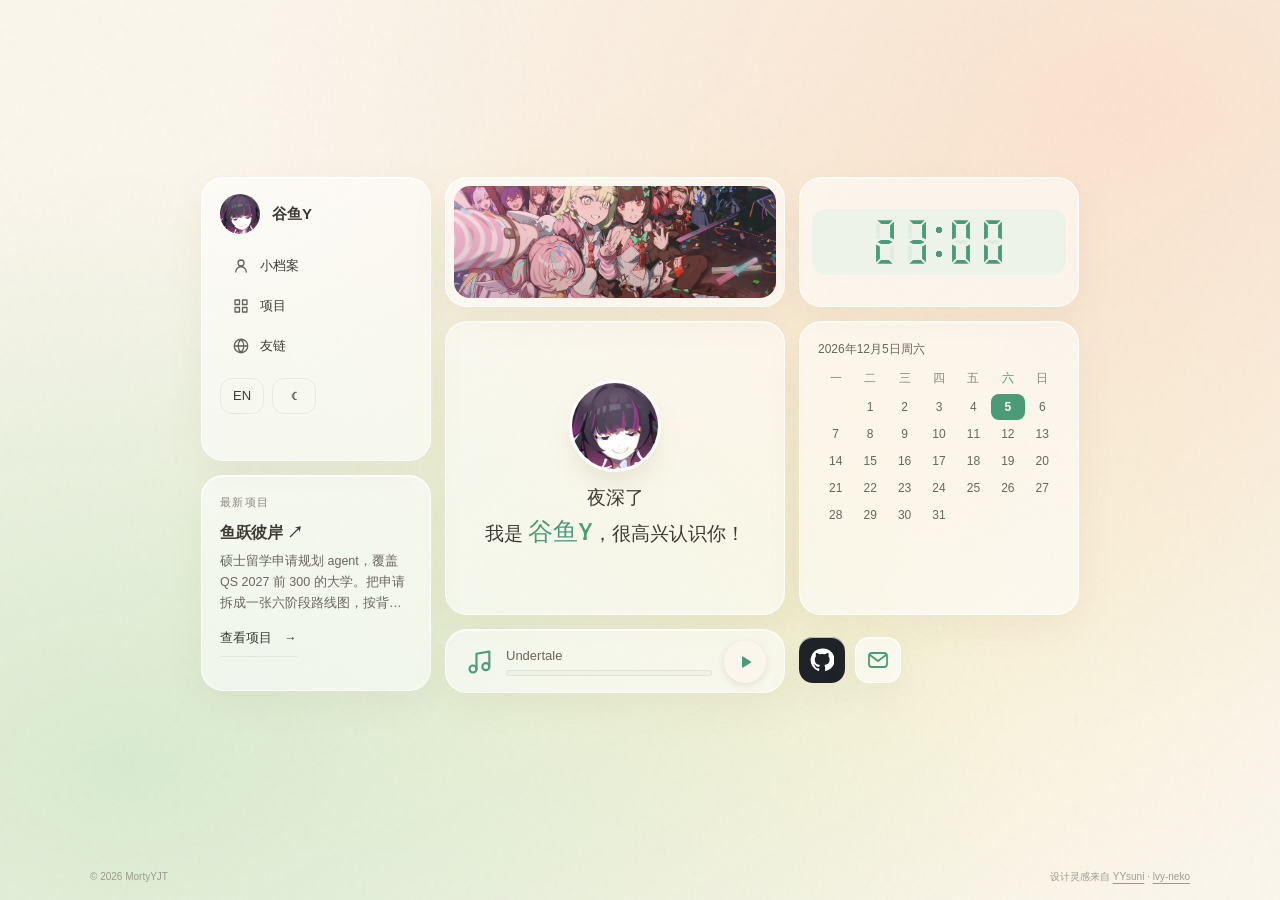
==== commit b853815f: "deploy: 3331bca3a630d8c8cfb2b558eeac1f6a866e3016" ====
--- a/index.html
+++ b/index.html
@@ -1 +1 @@
-<!DOCTYPE html><html lang="zh-CN" class="ppF7LG_variable Udz7cG_variable" data-theme="light" data-scroll-behavior="smooth"><head><meta charSet="utf-8"/><meta name="viewport" content="width=device-width, initial-scale=1"/><link rel="preload" href="/_next/static/media/232f6dbd5605abc2-s.p.00hl4060vf5wp.woff2" as="font" crossorigin="" type="font/woff2"/><link rel="preload" href="/_next/static/media/352704739d48caf4-s.p.3q05dvskj5spf.woff2" as="font" crossorigin="" type="font/woff2"/><link rel="preload" as="image" href="/avatar.jpg"/><link rel="preload" as="image" href="/pictures/featured.webp"/><link rel="stylesheet" href="/_next/static/chunks/0ceis1rl8r45s.css" data-precedence="next"/><link rel="preload" as="script" fetchPriority="low" href="/_next/static/chunks/1ckvzn7sfprko.js"/><script src="/_next/static/chunks/1-nqmp1rl8kqt.js" async=""></script><script src="/_next/static/chunks/0s7mvllxht1mo.js" async=""></script><script src="/_next/static/chunks/15x5xl34r5l9i.js" async=""></script><script src="/_next/static/chunks/turbopack-3-ry682tkyiqk.js" async=""></script><script src="/_next/static/chunks/10d9r602afjfu.js" async=""></script><script src="/_next/static/chunks/1tdfmhfvzbwmj.js" async=""></script><script src="/_next/static/chunks/1g3e85pu18vxe.js" async=""></script><title>谷鱼Y · MortyYJT</title><meta name="description" content="谷鱼Y / MortyYJT 的个人主页，记录项目实践与持续探索。"/><link rel="author" href="https://github.com/MortyYJT"/><meta name="author" content="MortyYJT"/><link rel="canonical" href="https://mortyyjt.github.io"/><meta property="og:title" content="谷鱼Y · MortyYJT"/><meta property="og:description" content="Projects, learning, and an ongoing exploration."/><meta property="og:url" content="https://mortyyjt.github.io"/><meta property="og:site_name" content="MortyYJT"/><meta property="og:type" content="website"/><meta name="twitter:card" content="summary"/><meta name="twitter:title" content="谷鱼Y · MortyYJT"/><meta name="twitter:description" content="Projects, learning, and an ongoing exploration."/><link rel="icon" href="/icon.svg?icon.0m6xfxtjwaonj.svg" sizes="any" type="image/svg+xml"/><meta name="next-size-adjust" content=""/><script>try{const p=JSON.parse(localStorage.getItem('guyuy:preferences:v1')||'null');document.documentElement.dataset.theme=p&&p.theme==='dark'?'dark':'light'}catch{document.documentElement.dataset.theme='light'}</script><script src="/_next/static/chunks/0cz1d0mv5g_q7.js" noModule=""></script></head><body><div hidden=""><!--$--><!--/$--></div><div class="shell shell-home"><a class="skip-link" href="#main">跳到内容</a><header class="header-wrap"><nav class="header-pill" aria-label="主导航"><a class="brand" aria-label="谷鱼Y 首页" href="/"><svg class="" viewBox="0 0 64 64" fill="none" aria-hidden="true"><path d="M32 58V31" stroke="currentColor" stroke-width="4" stroke-linecap="round"></path><path d="M31 35C31 20 21 11 6 11c0 15 10 24 25 24Z" fill="currentColor"></path><path d="M33 31c0-13 9-21 25-21 0 13-9 21-25 21Z" fill="currentColor" opacity="0.78"></path><path d="M12 16c7 3 12 8 16 15M52 15c-6 3-11 7-15 12" stroke="var(--mark-highlight)" stroke-width="2" stroke-linecap="round"></path></svg> <span>谷鱼Y</span></a><span class="nav-divider" aria-hidden="true"></span><a href="/profile">小档案</a><a href="/projects">项目</a><a href="/friends">友链</a><span class="nav-divider" aria-hidden="true"></span><button class="locale-button" aria-label="Switch to English">EN</button><button class="theme-button" aria-label="切换深色主题"><svg viewBox="0 0 24 24" aria-hidden="true"><path d="M20 15.5A8.5 8.5 0 0 1 8.5 4 8.5 8.5 0 1 0 20 15.5Z"></path></svg></button></nav></header><main id="main" class="content-column page-enter" tabindex="-1"><div class="bento"><section class="card card-hi " style="--order:2"><img alt="谷鱼Y 的头像" width="128" height="128" decoding="async" data-nimg="1" class="avatar" style="color:transparent" src="/avatar.jpg"/><h1 class="hi-title"><span class="hi-greeting">你好</span><span class="hi-line">我是<!-- --> <span class="hi-name">谷鱼Y</span>，很高兴认识你！</span></h1></section><section class="card card-nav " style="--order:0"><div class="nav-card-brand"><img alt="谷鱼Y 的头像" loading="lazy" width="40" height="40" decoding="async" data-nimg="1" class="avatar" style="color:transparent" src="/avatar.jpg"/><span>谷鱼Y</span></div><nav aria-label="主导航"><ul class="nav-card-links"><li><a href="/profile"><svg class="nav-icon" viewBox="0 0 24 24" aria-hidden="true"><path d="M12 12a4 4 0 1 0 0-8 4 4 0 0 0 0 8Zm-7 8a7 7 0 0 1 14 0"></path></svg>小档案</a></li><li><a href="/projects"><svg class="nav-icon" viewBox="0 0 24 24" aria-hidden="true"><path d="M4 4h6v6H4zM14 4h6v6h-6zM4 14h6v6H4zM14 14h6v6h-6z"></path></svg>项目</a></li><li><a href="/friends"><svg class="nav-icon" viewBox="0 0 24 24" aria-hidden="true"><path d="M12 21a9 9 0 1 0 0-18 9 9 0 0 0 0 18Zm-9-9h18M12 3c2.5 2.6 3.8 5.6 3.8 9S14.5 18.4 12 21c-2.5-2.6-3.8-5.6-3.8-9S9.5 5.6 12 3Z"></path></svg>友链</a></li></ul></nav><div class="nav-card-toggles"><button aria-label="Switch to English">EN</button><button aria-label="切换深色主题">☾</button></div></section><section class="card card-project " style="--order:5"><p class="card-eyebrow">最新项目</p><h2 class="card-title"><a href="https://github.com/MortyYJT/offerpilot" target="_blank" rel="noopener noreferrer">OfferPilot<!-- --> <span aria-hidden="true">↗</span></a></h2><p class="project-card-summary">留学申请 agent，帮申请者规划全球院校的申请。已实现用户资料、带官方出处的申请路线图与任务管理，以及申请材料库（上传、版本、归档）和逐条对应官方要求的材料审核记录。尚未接入模型，院校数据仍标为待核验。</p><a class="text-link" href="/projects">查看项目<!-- --> <span aria-hidden="true">→</span></a></section><section class="card card-music " style="--order:8"><div class="player-slot" data-player-slot="true"></div></section><section class="card card-art " style="--order:1"><a class="art-link" aria-label="画廊" href="/pictures"><img src="/pictures/featured.webp" alt="绝区零角色在演唱会上自拍的插画" width="1800" height="842"/></a></section><section class="card card-clock " style="--order:3" aria-label="当前时间"><time class="lcd"><svg class="lcd-digit" viewBox="0 0 20 36" aria-hidden="true"><polygon points="4,1 16,1 13,4 7,4" class="off"></polygon><polygon points="17,2 17,16 14,14.5 14,5" class="off"></polygon><polygon points="17,20 17,34 14,31 14,21.5" class="off"></polygon><polygon points="4,35 16,35 13,32 7,32" class="off"></polygon><polygon points="3,20 3,34 6,31 6,21.5" class="off"></polygon><polygon points="3,2 3,16 6,14.5 6,5" class="off"></polygon><polygon points="4,18 7,16.5 13,16.5 16,18 13,19.5 7,19.5" class="off"></polygon></svg><svg class="lcd-digit" viewBox="0 0 20 36" aria-hidden="true"><polygon points="4,1 16,1 13,4 7,4" class="off"></polygon><polygon points="17,2 17,16 14,14.5 14,5" class="off"></polygon><polygon points="17,20 17,34 14,31 14,21.5" class="off"></polygon><polygon points="4,35 16,35 13,32 7,32" class="off"></polygon><polygon points="3,20 3,34 6,31 6,21.5" class="off"></polygon><polygon points="3,2 3,16 6,14.5 6,5" class="off"></polygon><polygon points="4,18 7,16.5 13,16.5 16,18 13,19.5 7,19.5" class="off"></polygon></svg><span class="lcd-colon" aria-hidden="true"></span><svg class="lcd-digit" viewBox="0 0 20 36" aria-hidden="true"><polygon points="4,1 16,1 13,4 7,4" class="off"></polygon><polygon points="17,2 17,16 14,14.5 14,5" class="off"></polygon><polygon points="17,20 17,34 14,31 14,21.5" class="off"></polygon><polygon points="4,35 16,35 13,32 7,32" class="off"></polygon><polygon points="3,20 3,34 6,31 6,21.5" class="off"></polygon><polygon points="3,2 3,16 6,14.5 6,5" class="off"></polygon><polygon points="4,18 7,16.5 13,16.5 16,18 13,19.5 7,19.5" class="off"></polygon></svg><svg class="lcd-digit" viewBox="0 0 20 36" aria-hidden="true"><polygon points="4,1 16,1 13,4 7,4" class="off"></polygon><polygon points="17,2 17,16 14,14.5 14,5" class="off"></polygon><polygon points="17,20 17,34 14,31 14,21.5" class="off"></polygon><polygon points="4,35 16,35 13,32 7,32" class="off"></polygon><polygon points="3,20 3,34 6,31 6,21.5" class="off"></polygon><polygon points="3,2 3,16 6,14.5 6,5" class="off"></polygon><polygon points="4,18 7,16.5 13,16.5 16,18 13,19.5 7,19.5" class="off"></polygon></svg><span class="sr-only">--:--</span></time></section><section class="card card-calendar " style="--order:4" aria-label="日历"><p class="calendar-title">日历</p><table class="calendar-grid"><thead><tr><th scope="col">一</th><th scope="col">二</th><th scope="col">三</th><th scope="col">四</th><th scope="col">五</th><th scope="col">六</th><th scope="col">日</th></tr></thead></table></section><div class="card-social" style="--order:9"><a class="social-icon social-github" href="https://github.com/MortyYJT" target="_blank" rel="noopener noreferrer" aria-label="在 GitHub 找到我"><svg viewBox="0 0 24 24" aria-hidden="true"><path d="M12 .5a11.5 11.5 0 0 0-3.6 22.4c.6.1.8-.3.8-.6v-2c-3.2.7-3.9-1.5-3.9-1.5-.5-1.3-1.3-1.7-1.3-1.7-1-.7.1-.7.1-.7 1.2.1 1.8 1.2 1.8 1.2 1 1.8 2.8 1.3 3.5 1 .1-.8.4-1.3.7-1.6-2.6-.3-5.3-1.3-5.3-5.7 0-1.3.5-2.3 1.2-3.1-.1-.3-.5-1.5.1-3.1 0 0 1-.3 3.2 1.2a11 11 0 0 1 5.8 0c2.2-1.5 3.2-1.2 3.2-1.2.6 1.6.2 2.8.1 3.1.7.8 1.2 1.9 1.2 3.1 0 4.4-2.7 5.4-5.3 5.7.4.4.8 1.1.8 2.2v3.3c0 .3.2.7.8.6A11.5 11.5 0 0 0 12 .5Z"></path></svg></a><button type="button" class="social-icon social-email" aria-label="复制我的邮箱地址"><svg viewBox="0 0 24 24" aria-hidden="true"><rect x="3" y="5" width="18" height="14" rx="3"></rect><path d="m4 7 8 6 8-6"></path></svg></button><p class="toast" role="status" aria-live="polite"></p></div></div></main><footer class="site-footer content-column"><span>© <!-- -->2026<!-- --> MortyYJT</span><span>设计灵感来自<!-- --> <a href="https://github.com/YYsuni/2025-blog-public" target="_blank" rel="noopener noreferrer">YYsuni</a> <!-- -->·<!-- --> <a href="https://lvyovo-wiki.tech/" target="_blank" rel="noopener noreferrer">lvy-neko</a></span></footer></div><!--$--><!--/$--><script id="_R_">(globalThis["TURBOPACK"] || (globalThis["TURBOPACK"] = [])).push({"otherChunks":["static/chunks/1ckvzn7sfprko.js","static/chunks/1-nqmp1rl8kqt.js","static/chunks/0s7mvllxht1mo.js","static/chunks/15x5xl34r5l9i.js"],"runtimeModuleIds":[94553]});</script><script src="/_next/static/chunks/1ckvzn7sfprko.js" async=""></script><script>(self.__next_f=self.__next_f||[]).push([0])</script><script>self.__next_f.push([1,"1:\"$Sreact.fragment\"\n2:\"/_next/static/chunks/10d9r602afjfu.js\"\n3:\"PreferencesProvider\"\n4:I[55937,[\"$2\"],\"$3\"]\n5:I[39756,[\"$2\"],\"default\"]\n6:I[37457,[\"$2\"],\"default\"]\n7:\"/_next/static/chunks/1tdfmhfvzbwmj.js\"\n8:I[29306,[\"$2\",\"$7\"],\"default\"]\n9:\"PersistentPlayer\"\na:I[69697,[\"$2\"],\"$9\"]\nb:I[19167,[\"$2\"],\"HelloIntro\"]\nd:\"/_next/static/chunks/1g3e85pu18vxe.js\"\ne:I[7801,[\"$2\",\"$d\"],\"SiteShell\"]\nf:I[61046,[\"$2\",\"$d\"],\"HiCard\"]\n10:I[49906,[\"$2\",\"$d\"],\"NavCard\"]\n11:I[51109,[\"$2\",\"$d\"],\"ProjectCard\"]\n12:I[24898,[\"$2\",\"$d\"],\"ArtCard\"]\n13:I[86044,[\"$2\",\"$d\"],\"ClockCard\"]\n14:I[82307,[\"$2\",\"$d\"],\"CalendarCard\"]\n15:I[54356,[\"$2\",\"$d\"],\"SocialCard\"]\n16:I[97367,[\"$2\"],\"OutletBoundary\"]\n17:\"$Sreact.suspense\"\n19:\"ViewportBoundary\"\n1a:I[97367,[\"$2\"],\"$19\"]\n1c:\"MetadataBoundary\"\n1d:I[97367,[\"$2\"],\"$1c\"]\n1f:I[68027,[\"$2\"],\"default\",1]\n:HL[\"/_next/static/chunks/0ceis1rl8r45s.css\",\"style\"]\n:HL[\"/_next/static/media/232f6dbd5605abc2-s.p.00hl4060vf5wp.woff2\",\"font\",{\"crossOrigin\":\"\",\"type\":\"font/woff2\"}]\n:HL[\"/_next/static/media/352704739d48caf4-s.p.3q05dvskj5spf.woff2\",\"font\",{\"crossOrigin\":\"\",\"type\":\"font/woff2\"}]\nc:[[\"children\",{\"s\":\"__PAGE__\",\"h\":512,\"d\":{\"r\":[\"$\",\"$1\",\"c\",{\"children\":[[\"$\",\"$Le\",null,{\"home\":true,\"children\":[\"$\",\"div\",null,{\"className\":\"bento\",\"children\":[[\"$\",\"$Lf\",null,{}],[\"$\",\"$L10\",null,{}],[\"$\",\"$L11\",null,{}],[\"$\",\"section\",null,{\"className\":\"card card-music \",\"style\":{\"--order\":8},\"aria-label\":\"$undefined\",\"children\":[\"$\",\"div\",null,{\"className\":\"player-slot\",\"data-player-slot\":true}]}],[\"$\",\"$L12\",null,{}],[\"$\",\"$L13\",null,{}],[\"$\",\"$L14\",null,{}],[\"$\",\"$L15\",null,{}]]}]}],[[\"$\",\"script\",\"script-0\",{\"src\":\"/_next/static/chunks/1g3e85pu18vxe.js\",\"async\":true,\"nonce\":\"$undefined\"}]],[\"$\",\"$L16\",null,{\"children\":[\"$\",\"$17\",null,{\"name\":\"Next.MetadataOutlet\",\"children\":\"$@18\"}]}]]}],\"p\":false,\"v\":null}}]]\n0:{\"P\":null,\"c\":[\"\",\"\"],\"q\":\"\",\"i\":false,\"t\":{\"t\":{\"s\":\"\",\"h\":528,\"d\":{\"r\":[\"$\",\"$1\",\"c\",{\"children\":[[[\"$\",\"link\",\"0\",{\"rel\":\"stylesheet\",\"href\":\"/_next/static/chunks/0ceis1rl8r45s.css\",\"precedence\":\"next\",\"crossOrigin\":\"$undefined\",\"nonce\":\"$undefined\"}],[\"$\",\"script\",\"script-0\",{\"src\":\"/_next/static/chunks/10d9r602afjfu.js\",\"async\":true,\"nonce\":\"$undefined\"}]],[\"$\",\"html\",null,{\"lang\":\"zh-CN\",\"className\":\"ppF7LG_variable Udz7cG_variable\",\"data-theme\":\"light\",\"data-scroll-behavior\":\"smooth\",\"suppressHydrationWarning\":true,\"children\":[[\"$\",\"head\",null,{\"children\":[\"$\",\"script\",null,{\"dangerouslySetInnerHTML\":{\"__html\":\"try{const p=JSON.parse(localStorage.getItem('guyuy:preferences:v1')||'null');document.documentElement.dataset.theme=p\u0026\u0026p.theme==='dark'?'dark':'light'}catch{document.documentElement.dataset.theme='light'}\"}}]}],[\"$\",\"body\",null,{\"children\":[\"$\",\"$L4\",null,{\"children\":[[\"$\",\"$L5\",null,{\"parallelRouterKey\":\"children\",\"error\":\"$undefined\",\"errorStyles\":\"$undefined\",\"errorScripts\":\"$undefined\",\"template\":[\"$\",\"$L6\",null,{}],\"templateStyles\":\"$undefined\",\"templateScripts\":\"$undefined\",\"notFound\":[[\"$\",\"$L8\",null,{}],[]],\"forbidden\":\"$undefined\",\"unauthorized\":\"$undefined\"}],[\"$\",\"$La\",null,{}],[\"$\",\"$Lb\",null,{}]]}]}]]}]]}],\"p\":false,\"v\":null},\"c\":\"$Qc\"},\"h\":{\"r\":[\"$\",\"$1\",\"h\",{\"children\":[null,[\"$\",\"$L1a\",null,{\"children\":\"$L1b\"}],[\"$\",\"$L1d\",null,{\"children\":[[\"$\",\"div\",null,{\"hidden\":true,\"children\":[\"$\",\"$17\",null,{\"name\":\"Next.Metadata\",\"children\":\"$L1e\"}]}],null]}],[\"$\",\"meta\",null,{\"name\":\"next-size-adjust\",\"content\":\"\"}]]}],\"p\":false,\"v\":null}},\"m\":\"$undefined\",\"G\":[\"$1f\",[[\"$\",\"link\",\"0\",{\"rel\":\"stylesheet\",\"href\":\"/_next/static/chunks/0ceis1rl8r45s.css\",\"precedence\":\"next\",\"crossOrigin\":\"$undefined\",\"nonce\":\"$undefined\"}]]],\"S\":true,\"r\":\"$undefined\",\"s\":\"$undefined\",\"a\":\"$undefined\",\"l\":\"$undefined\",\"p\":\"$undefined\",\"d\":\"$undefined\",\"b\":\"RLgoOBCNRIXYW9DpGD2LD\"}\n1b:[[\"$\",\"meta\",\"0\",{\"charSet\":\"utf-8\"}],[\"$\",\"meta\",\"1\",{\"name\":\"viewport\",\"content\":\"width=device-width, initial-scale=1\"}]]\n20:I[27201,[\"$2\"],\"IconMark\"]\n18:null\n1e:[[\"$\",\"title\",\"0\",{\"children\":\"谷鱼Y · MortyYJT\"}],[\"$\",\"meta\",\"1\",{\"name\":\"description\",\"content\":\"谷鱼Y / MortyYJT 的个人主页，记录项目实践与持续探索。\"}],[\"$\",\"link\",\"2\",{\"rel\":\"author\",\"href\":\"https://github.com/MortyYJT\"}],[\"$\",\"meta\",\"3\",{\"name\":\"author\",\"content\":\"MortyYJT\"}],[\"$\",\"link\",\"4\",{\"rel\":\"canonical\",\"href\":\"https://mortyyjt.github.io\"}],[\"$\",\"meta\",\"5\",{\"property\":\"og:title\",\"content\":\"谷鱼Y · MortyYJT\"}],[\"$\",\"meta\",\"6\",{\"property\":\"og:description\",\"content\":\"Projects, learning, and an ongoing exploration.\"}],[\"$\",\"meta\",\"7\",{\"property\":\"og:url\",\"content\":\"https://mortyyjt.github.io\"}],[\"$\",\"meta\",\"8\",{\"property\":\"og:site_name\",\"content\":\"MortyYJT\"}],[\"$\",\"meta\",\"9\",{\"property\":\"og:type\",\"content\":\"website\"}],[\"$\",\"meta\",\"10\",{\"name\":\"twitter:card\",\"content\":\"summary\"}],[\"$\",\"meta\",\"11\",{\"name\":\"twitter:title\",\"content\":\"谷鱼Y · MortyYJT\"}],[\"$\",\"meta\",\"12\",{\"name\":\"twitter:description\",\"content\":\"Projects, learning, and an ongoing exploration.\"}],[\"$\",\"link\",\"13\",{\"rel\":\"icon\",\"href\":\"/icon.svg?icon.0m6xfxtjwaonj.svg\",\"sizes\":\"any\",\"type\":\"image/svg+xml\"}],[\"$\",\"$L20\",\"14\",{}]]\n"])</script></body></html>+<!DOCTYPE html><html lang="zh-CN" class="ppF7LG_variable Udz7cG_variable" data-theme="light" data-scroll-behavior="smooth"><head><meta charSet="utf-8"/><meta name="viewport" content="width=device-width, initial-scale=1"/><link rel="preload" href="/_next/static/media/232f6dbd5605abc2-s.p.00hl4060vf5wp.woff2" as="font" crossorigin="" type="font/woff2"/><link rel="preload" href="/_next/static/media/352704739d48caf4-s.p.3q05dvskj5spf.woff2" as="font" crossorigin="" type="font/woff2"/><link rel="preload" as="image" href="/avatar.jpg"/><link rel="preload" as="image" href="/pictures/featured.webp"/><link rel="stylesheet" href="/_next/static/chunks/0ceis1rl8r45s.css" data-precedence="next"/><link rel="preload" as="script" fetchPriority="low" href="/_next/static/chunks/1ckvzn7sfprko.js"/><script src="/_next/static/chunks/1-nqmp1rl8kqt.js" async=""></script><script src="/_next/static/chunks/0s7mvllxht1mo.js" async=""></script><script src="/_next/static/chunks/15x5xl34r5l9i.js" async=""></script><script src="/_next/static/chunks/turbopack-3-ry682tkyiqk.js" async=""></script><script src="/_next/static/chunks/10d9r602afjfu.js" async=""></script><script src="/_next/static/chunks/1tdfmhfvzbwmj.js" async=""></script><script src="/_next/static/chunks/41qbarqm-s3wd.js" async=""></script><title>谷鱼Y · MortyYJT</title><meta name="description" content="谷鱼Y / MortyYJT 的个人主页，记录项目实践与持续探索。"/><link rel="author" href="https://github.com/MortyYJT"/><meta name="author" content="MortyYJT"/><link rel="canonical" href="https://mortyyjt.site"/><meta property="og:title" content="谷鱼Y · MortyYJT"/><meta property="og:description" content="Projects, learning, and an ongoing exploration."/><meta property="og:url" content="https://mortyyjt.site"/><meta property="og:site_name" content="MortyYJT"/><meta property="og:type" content="website"/><meta name="twitter:card" content="summary"/><meta name="twitter:title" content="谷鱼Y · MortyYJT"/><meta name="twitter:description" content="Projects, learning, and an ongoing exploration."/><link rel="icon" href="/icon.svg?icon.0m6xfxtjwaonj.svg" sizes="any" type="image/svg+xml"/><meta name="next-size-adjust" content=""/><script>try{const p=JSON.parse(localStorage.getItem('guyuy:preferences:v1')||'null');document.documentElement.dataset.theme=p&&p.theme==='dark'?'dark':'light'}catch{document.documentElement.dataset.theme='light'}</script><script src="/_next/static/chunks/0cz1d0mv5g_q7.js" noModule=""></script></head><body><div hidden=""><!--$--><!--/$--></div><div class="shell shell-home"><a class="skip-link" href="#main">跳到内容</a><header class="header-wrap"><nav class="header-pill" aria-label="主导航"><a class="brand" aria-label="谷鱼Y 首页" href="/"><svg class="" viewBox="0 0 64 64" fill="none" aria-hidden="true"><path d="M32 58V31" stroke="currentColor" stroke-width="4" stroke-linecap="round"></path><path d="M31 35C31 20 21 11 6 11c0 15 10 24 25 24Z" fill="currentColor"></path><path d="M33 31c0-13 9-21 25-21 0 13-9 21-25 21Z" fill="currentColor" opacity="0.78"></path><path d="M12 16c7 3 12 8 16 15M52 15c-6 3-11 7-15 12" stroke="var(--mark-highlight)" stroke-width="2" stroke-linecap="round"></path></svg> <span>谷鱼Y</span></a><span class="nav-divider" aria-hidden="true"></span><a href="/profile">小档案</a><a href="/projects">项目</a><a href="/friends">友链</a><span class="nav-divider" aria-hidden="true"></span><button class="locale-button" aria-label="Switch to English">EN</button><button class="theme-button" aria-label="切换深色主题"><svg viewBox="0 0 24 24" aria-hidden="true"><path d="M20 15.5A8.5 8.5 0 0 1 8.5 4 8.5 8.5 0 1 0 20 15.5Z"></path></svg></button></nav></header><main id="main" class="content-column page-enter" tabindex="-1"><div class="bento"><section class="card card-hi " style="--order:2"><img alt="谷鱼Y 的头像" width="128" height="128" decoding="async" data-nimg="1" class="avatar" style="color:transparent" src="/avatar.jpg"/><h1 class="hi-title"><span class="hi-greeting">你好</span><span class="hi-line">我是<!-- --> <span class="hi-name">谷鱼Y</span>，很高兴认识你！</span></h1></section><section class="card card-nav " style="--order:0"><div class="nav-card-brand"><img alt="谷鱼Y 的头像" loading="lazy" width="40" height="40" decoding="async" data-nimg="1" class="avatar" style="color:transparent" src="/avatar.jpg"/><span>谷鱼Y</span></div><nav aria-label="主导航"><ul class="nav-card-links"><li><a href="/profile"><svg class="nav-icon" viewBox="0 0 24 24" aria-hidden="true"><path d="M12 12a4 4 0 1 0 0-8 4 4 0 0 0 0 8Zm-7 8a7 7 0 0 1 14 0"></path></svg>小档案</a></li><li><a href="/projects"><svg class="nav-icon" viewBox="0 0 24 24" aria-hidden="true"><path d="M4 4h6v6H4zM14 4h6v6h-6zM4 14h6v6H4zM14 14h6v6h-6z"></path></svg>项目</a></li><li><a href="/friends"><svg class="nav-icon" viewBox="0 0 24 24" aria-hidden="true"><path d="M12 21a9 9 0 1 0 0-18 9 9 0 0 0 0 18Zm-9-9h18M12 3c2.5 2.6 3.8 5.6 3.8 9S14.5 18.4 12 21c-2.5-2.6-3.8-5.6-3.8-9S9.5 5.6 12 3Z"></path></svg>友链</a></li></ul></nav><div class="nav-card-toggles"><button aria-label="Switch to English">EN</button><button aria-label="切换深色主题">☾</button></div></section><section class="card card-project " style="--order:5"><p class="card-eyebrow">最新项目</p><h2 class="card-title"><a href="https://github.com/MortyYJT/LeapAshore" target="_blank" rel="noopener noreferrer">鱼跃彼岸<!-- --> <span aria-hidden="true">↗</span></a></h2><p class="project-card-summary">硕士留学申请规划 agent，覆盖 QS 2027 前 300 的大学。把申请拆成一张六阶段路线图，按背景逐条对照官方要求，把项目分成冲刺 / 匹配 / 保底；LangGraph 顾问回答前先过证据门槛，找不到官方出处就直说，改动选校组合前会等你点确认。已部署上线；大部分院校的录取要求还在采集，已有的也标为待核验。</p><a class="text-link" href="/projects">查看项目<!-- --> <span aria-hidden="true">→</span></a></section><section class="card card-music " style="--order:8"><div class="player-slot" data-player-slot="true"></div></section><section class="card card-art " style="--order:1"><a class="art-link" aria-label="画廊" href="/pictures"><img src="/pictures/featured.webp" alt="绝区零角色在演唱会上自拍的插画" width="1800" height="842"/></a></section><section class="card card-clock " style="--order:3" aria-label="当前时间"><time class="lcd"><svg class="lcd-digit" viewBox="0 0 20 36" aria-hidden="true"><polygon points="4,1 16,1 13,4 7,4" class="off"></polygon><polygon points="17,2 17,16 14,14.5 14,5" class="off"></polygon><polygon points="17,20 17,34 14,31 14,21.5" class="off"></polygon><polygon points="4,35 16,35 13,32 7,32" class="off"></polygon><polygon points="3,20 3,34 6,31 6,21.5" class="off"></polygon><polygon points="3,2 3,16 6,14.5 6,5" class="off"></polygon><polygon points="4,18 7,16.5 13,16.5 16,18 13,19.5 7,19.5" class="off"></polygon></svg><svg class="lcd-digit" viewBox="0 0 20 36" aria-hidden="true"><polygon points="4,1 16,1 13,4 7,4" class="off"></polygon><polygon points="17,2 17,16 14,14.5 14,5" class="off"></polygon><polygon points="17,20 17,34 14,31 14,21.5" class="off"></polygon><polygon points="4,35 16,35 13,32 7,32" class="off"></polygon><polygon points="3,20 3,34 6,31 6,21.5" class="off"></polygon><polygon points="3,2 3,16 6,14.5 6,5" class="off"></polygon><polygon points="4,18 7,16.5 13,16.5 16,18 13,19.5 7,19.5" class="off"></polygon></svg><span class="lcd-colon" aria-hidden="true"></span><svg class="lcd-digit" viewBox="0 0 20 36" aria-hidden="true"><polygon points="4,1 16,1 13,4 7,4" class="off"></polygon><polygon points="17,2 17,16 14,14.5 14,5" class="off"></polygon><polygon points="17,20 17,34 14,31 14,21.5" class="off"></polygon><polygon points="4,35 16,35 13,32 7,32" class="off"></polygon><polygon points="3,20 3,34 6,31 6,21.5" class="off"></polygon><polygon points="3,2 3,16 6,14.5 6,5" class="off"></polygon><polygon points="4,18 7,16.5 13,16.5 16,18 13,19.5 7,19.5" class="off"></polygon></svg><svg class="lcd-digit" viewBox="0 0 20 36" aria-hidden="true"><polygon points="4,1 16,1 13,4 7,4" class="off"></polygon><polygon points="17,2 17,16 14,14.5 14,5" class="off"></polygon><polygon points="17,20 17,34 14,31 14,21.5" class="off"></polygon><polygon points="4,35 16,35 13,32 7,32" class="off"></polygon><polygon points="3,20 3,34 6,31 6,21.5" class="off"></polygon><polygon points="3,2 3,16 6,14.5 6,5" class="off"></polygon><polygon points="4,18 7,16.5 13,16.5 16,18 13,19.5 7,19.5" class="off"></polygon></svg><span class="sr-only">--:--</span></time></section><section class="card card-calendar " style="--order:4" aria-label="日历"><p class="calendar-title">日历</p><table class="calendar-grid"><thead><tr><th scope="col">一</th><th scope="col">二</th><th scope="col">三</th><th scope="col">四</th><th scope="col">五</th><th scope="col">六</th><th scope="col">日</th></tr></thead></table></section><div class="card-social" style="--order:9"><a class="social-icon social-github" href="https://github.com/MortyYJT" target="_blank" rel="noopener noreferrer" aria-label="在 GitHub 找到我"><svg viewBox="0 0 24 24" aria-hidden="true"><path d="M12 .5a11.5 11.5 0 0 0-3.6 22.4c.6.1.8-.3.8-.6v-2c-3.2.7-3.9-1.5-3.9-1.5-.5-1.3-1.3-1.7-1.3-1.7-1-.7.1-.7.1-.7 1.2.1 1.8 1.2 1.8 1.2 1 1.8 2.8 1.3 3.5 1 .1-.8.4-1.3.7-1.6-2.6-.3-5.3-1.3-5.3-5.7 0-1.3.5-2.3 1.2-3.1-.1-.3-.5-1.5.1-3.1 0 0 1-.3 3.2 1.2a11 11 0 0 1 5.8 0c2.2-1.5 3.2-1.2 3.2-1.2.6 1.6.2 2.8.1 3.1.7.8 1.2 1.9 1.2 3.1 0 4.4-2.7 5.4-5.3 5.7.4.4.8 1.1.8 2.2v3.3c0 .3.2.7.8.6A11.5 11.5 0 0 0 12 .5Z"></path></svg></a><button type="button" class="social-icon social-email" aria-label="复制我的邮箱地址"><svg viewBox="0 0 24 24" aria-hidden="true"><rect x="3" y="5" width="18" height="14" rx="3"></rect><path d="m4 7 8 6 8-6"></path></svg></button><p class="toast" role="status" aria-live="polite"></p></div></div></main><footer class="site-footer content-column"><span>© <!-- -->2026<!-- --> MortyYJT</span><span>设计灵感来自<!-- --> <a href="https://github.com/YYsuni/2025-blog-public" target="_blank" rel="noopener noreferrer">YYsuni</a> <!-- -->·<!-- --> <a href="https://lvyovo-wiki.tech/" target="_blank" rel="noopener noreferrer">lvy-neko</a></span></footer></div><!--$--><!--/$--><script id="_R_">(globalThis["TURBOPACK"] || (globalThis["TURBOPACK"] = [])).push({"otherChunks":["static/chunks/1ckvzn7sfprko.js","static/chunks/1-nqmp1rl8kqt.js","static/chunks/0s7mvllxht1mo.js","static/chunks/15x5xl34r5l9i.js"],"runtimeModuleIds":[94553]});</script><script src="/_next/static/chunks/1ckvzn7sfprko.js" async=""></script><script>(self.__next_f=self.__next_f||[]).push([0])</script><script>self.__next_f.push([1,"1:\"$Sreact.fragment\"\n2:\"/_next/static/chunks/10d9r602afjfu.js\"\n3:\"PreferencesProvider\"\n4:I[55937,[\"$2\"],\"$3\"]\n5:I[39756,[\"$2\"],\"default\"]\n6:I[37457,[\"$2\"],\"default\"]\n7:\"/_next/static/chunks/1tdfmhfvzbwmj.js\"\n8:I[29306,[\"$2\",\"$7\"],\"default\"]\n9:\"PersistentPlayer\"\na:I[69697,[\"$2\"],\"$9\"]\nb:I[19167,[\"$2\"],\"HelloIntro\"]\nd:\"/_next/static/chunks/41qbarqm-s3wd.js\"\ne:I[7801,[\"$2\",\"$d\"],\"SiteShell\"]\nf:I[61046,[\"$2\",\"$d\"],\"HiCard\"]\n10:I[49906,[\"$2\",\"$d\"],\"NavCard\"]\n11:I[51109,[\"$2\",\"$d\"],\"ProjectCard\"]\n12:I[24898,[\"$2\",\"$d\"],\"ArtCard\"]\n13:I[86044,[\"$2\",\"$d\"],\"ClockCard\"]\n14:I[82307,[\"$2\",\"$d\"],\"CalendarCard\"]\n15:I[54356,[\"$2\",\"$d\"],\"SocialCard\"]\n16:I[97367,[\"$2\"],\"OutletBoundary\"]\n17:\"$Sreact.suspense\"\n19:\"ViewportBoundary\"\n1a:I[97367,[\"$2\"],\"$19\"]\n1c:\"MetadataBoundary\"\n1d:I[97367,[\"$2\"],\"$1c\"]\n1f:I[68027,[\"$2\"],\"default\",1]\n:HL[\"/_next/static/chunks/0ceis1rl8r45s.css\",\"style\"]\n:HL[\"/_next/static/media/232f6dbd5605abc2-s.p.00hl4060vf5wp.woff2\",\"font\",{\"crossOrigin\":\"\",\"type\":\"font/woff2\"}]\n:HL[\"/_next/static/media/352704739d48caf4-s.p.3q05dvskj5spf.woff2\",\"font\",{\"crossOrigin\":\"\",\"type\":\"font/woff2\"}]\nc:[[\"children\",{\"s\":\"__PAGE__\",\"h\":512,\"d\":{\"r\":[\"$\",\"$1\",\"c\",{\"children\":[[\"$\",\"$Le\",null,{\"home\":true,\"children\":[\"$\",\"div\",null,{\"className\":\"bento\",\"children\":[[\"$\",\"$Lf\",null,{}],[\"$\",\"$L10\",null,{}],[\"$\",\"$L11\",null,{}],[\"$\",\"section\",null,{\"className\":\"card card-music \",\"style\":{\"--order\":8},\"aria-label\":\"$undefined\",\"children\":[\"$\",\"div\",null,{\"className\":\"player-slot\",\"data-player-slot\":true}]}],[\"$\",\"$L12\",null,{}],[\"$\",\"$L13\",null,{}],[\"$\",\"$L14\",null,{}],[\"$\",\"$L15\",null,{}]]}]}],[[\"$\",\"script\",\"script-0\",{\"src\":\"/_next/static/chunks/41qbarqm-s3wd.js\",\"async\":true,\"nonce\":\"$undefined\"}]],[\"$\",\"$L16\",null,{\"children\":[\"$\",\"$17\",null,{\"name\":\"Next.MetadataOutlet\",\"children\":\"$@18\"}]}]]}],\"p\":false,\"v\":null}}]]\n0:{\"P\":null,\"c\":[\"\",\"\"],\"q\":\"\",\"i\":false,\"t\":{\"t\":{\"s\":\"\",\"h\":528,\"d\":{\"r\":[\"$\",\"$1\",\"c\",{\"children\":[[[\"$\",\"link\",\"0\",{\"rel\":\"stylesheet\",\"href\":\"/_next/static/chunks/0ceis1rl8r45s.css\",\"precedence\":\"next\",\"crossOrigin\":\"$undefined\",\"nonce\":\"$undefined\"}],[\"$\",\"script\",\"script-0\",{\"src\":\"/_next/static/chunks/10d9r602afjfu.js\",\"async\":true,\"nonce\":\"$undefined\"}]],[\"$\",\"html\",null,{\"lang\":\"zh-CN\",\"className\":\"ppF7LG_variable Udz7cG_variable\",\"data-theme\":\"light\",\"data-scroll-behavior\":\"smooth\",\"suppressHydrationWarning\":true,\"children\":[[\"$\",\"head\",null,{\"children\":[\"$\",\"script\",null,{\"dangerouslySetInnerHTML\":{\"__html\":\"try{const p=JSON.parse(localStorage.getItem('guyuy:preferences:v1')||'null');document.documentElement.dataset.theme=p\u0026\u0026p.theme==='dark'?'dark':'light'}catch{document.documentElement.dataset.theme='light'}\"}}]}],[\"$\",\"body\",null,{\"children\":[\"$\",\"$L4\",null,{\"children\":[[\"$\",\"$L5\",null,{\"parallelRouterKey\":\"children\",\"error\":\"$undefined\",\"errorStyles\":\"$undefined\",\"errorScripts\":\"$undefined\",\"template\":[\"$\",\"$L6\",null,{}],\"templateStyles\":\"$undefined\",\"templateScripts\":\"$undefined\",\"notFound\":[[\"$\",\"$L8\",null,{}],[]],\"forbidden\":\"$undefined\",\"unauthorized\":\"$undefined\"}],[\"$\",\"$La\",null,{}],[\"$\",\"$Lb\",null,{}]]}]}]]}]]}],\"p\":false,\"v\":null},\"c\":\"$Qc\"},\"h\":{\"r\":[\"$\",\"$1\",\"h\",{\"children\":[null,[\"$\",\"$L1a\",null,{\"children\":\"$L1b\"}],[\"$\",\"$L1d\",null,{\"children\":[[\"$\",\"div\",null,{\"hidden\":true,\"children\":[\"$\",\"$17\",null,{\"name\":\"Next.Metadata\",\"children\":\"$L1e\"}]}],null]}],[\"$\",\"meta\",null,{\"name\":\"next-size-adjust\",\"content\":\"\"}]]}],\"p\":false,\"v\":null}},\"m\":\"$undefined\",\"G\":[\"$1f\",[[\"$\",\"link\",\"0\",{\"rel\":\"stylesheet\",\"href\":\"/_next/static/chunks/0ceis1rl8r45s.css\",\"precedence\":\"next\",\"crossOrigin\":\"$undefined\",\"nonce\":\"$undefined\"}]]],\"S\":true,\"r\":\"$undefined\",\"s\":\"$undefined\",\"a\":\"$undefined\",\"l\":\"$undefined\",\"p\":\"$undefined\",\"d\":\"$undefined\",\"b\":\"Bis_NnRtRdsOStwr99ouy\"}\n1b:[[\"$\",\"meta\",\"0\",{\"charSet\":\"utf-8\"}],[\"$\",\"meta\",\"1\",{\"name\":\"viewport\",\"content\":\"width=device-width, initial-scale=1\"}]]\n20:I[27201,[\"$2\"],\"IconMark\"]\n18:null\n1e:[[\"$\",\"title\",\"0\",{\"children\":\"谷鱼Y · MortyYJT\"}],[\"$\",\"meta\",\"1\",{\"name\":\"description\",\"content\":\"谷鱼Y / MortyYJT 的个人主页，记录项目实践与持续探索。\"}],[\"$\",\"link\",\"2\",{\"rel\":\"author\",\"href\":\"https://github.com/MortyYJT\"}],[\"$\",\"meta\",\"3\",{\"name\":\"author\",\"content\":\"MortyYJT\"}],[\"$\",\"link\",\"4\",{\"rel\":\"canonical\",\"href\":\"https://mortyyjt.site\"}],[\"$\",\"meta\",\"5\",{\"property\":\"og:title\",\"content\":\"谷鱼Y · MortyYJT\"}],[\"$\",\"meta\",\"6\",{\"property\":\"og:description\",\"content\":\"Projects, learning, and an ongoing exploration.\"}],[\"$\",\"meta\",\"7\",{\"property\":\"og:url\",\"content\":\"https://mortyyjt.site\"}],[\"$\",\"meta\",\"8\",{\"property\":\"og:site_name\",\"content\":\"MortyYJT\"}],[\"$\",\"meta\",\"9\",{\"property\":\"og:type\",\"content\":\"website\"}],[\"$\",\"meta\",\"10\",{\"name\":\"twitter:card\",\"content\":\"summary\"}],[\"$\",\"meta\",\"11\",{\"name\":\"twitter:title\",\"content\":\"谷鱼Y · MortyYJT\"}],[\"$\",\"meta\",\"12\",{\"name\":\"twitter:description\",\"content\":\"Projects, learning, and an ongoing exploration.\"}],[\"$\",\"link\",\"13\",{\"rel\":\"icon\",\"href\":\"/icon.svg?icon.0m6xfxtjwaonj.svg\",\"sizes\":\"any\",\"type\":\"image/svg+xml\"}],[\"$\",\"$L20\",\"14\",{}]]\n"])</script></body></html>
